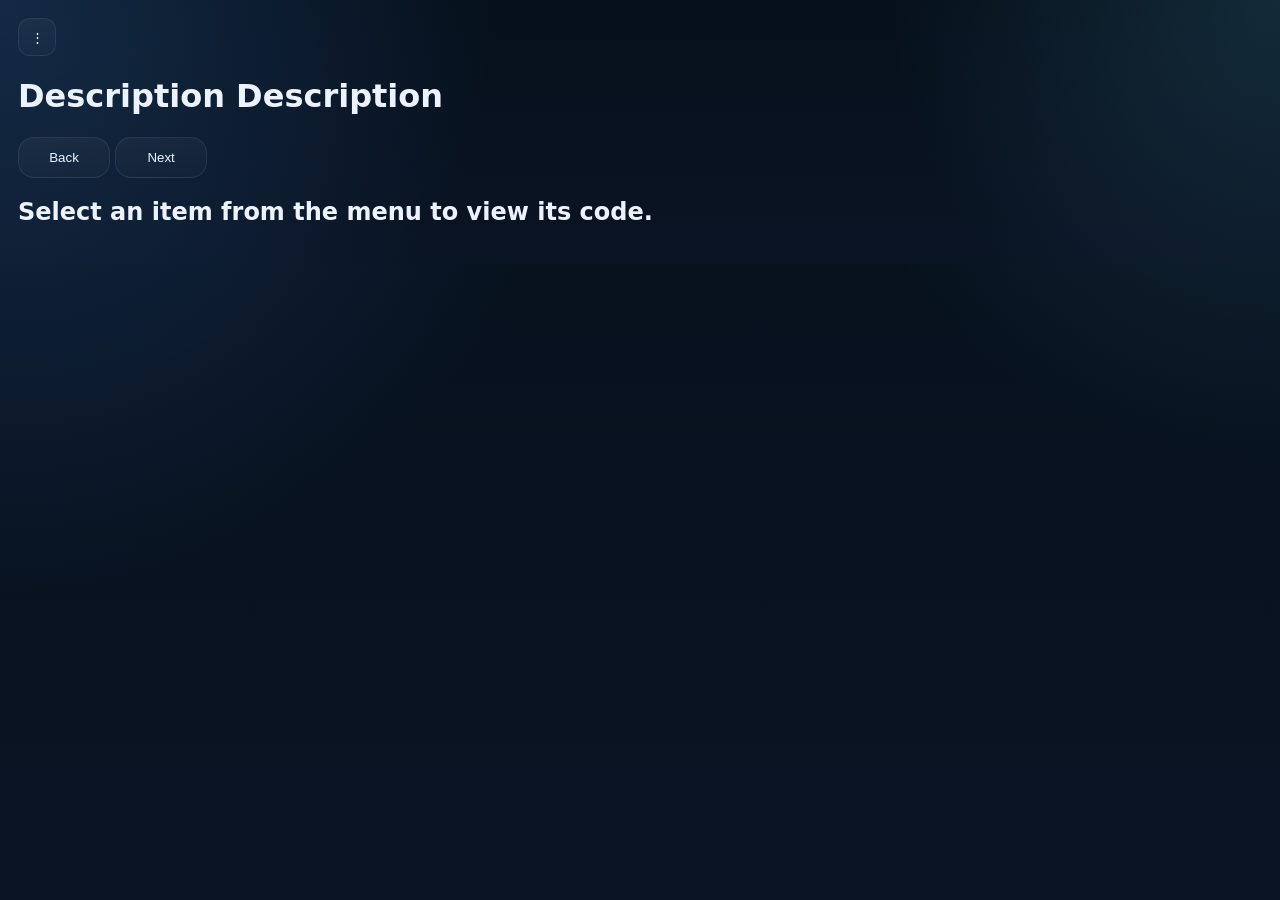
==== index.html @ 547907de "Update index.html" ====
<!DOCTYPE html>
<html lang="en">
<head>
    <meta charset="UTF-8">
    <meta name="viewport" content="width=device-width, initial-scale=1.0">
    <title>GitHub Io Wand UI Library</title>
    <link rel="stylesheet" href="style.css">
</head>
<body>
    <header class="top-nav">
        <div class="nav-left">
            <button id="menu-btn" class="icon-btn" title="Toggle Menu">⋮</button>
            <h1 class="nav-title">Description Description</h1>
        </div>
        <div class="nav-right">
            <button id="back-btn" class="nav-btn">Back</button>
            <button id="next-btn" class="nav-btn">Next</button>
        </div>
    </header>

    <div class="layout-container">
        <aside id="sidebar" class="sidebar">
            <div id="menu-content">
                </div>
        </aside>

        <main class="main-content">
            <div class="welcome-msg" id="welcome-msg">
                <h2>Select an item from the menu to view its code.</h2>
            </div>
            
            <div id="code-container" class="code-box hidden">
                <div class="code-header">
                    <span id="current-feature-title">Feature Title</span>
                    <button id="copy-btn" class="copy-btn">Copy Code</button>
                </div>
                <pre><code id="code-block"></code></pre>
            </div>
        </main>
    </div>

    <script src="script.js"></script>
</body>
</html>
---- style.css ----
:root {
  --bg: #08111f;
  --panel: #0d1728;
  --panel-2: #121f36;
  --line: rgba(255,255,255,0.08);
  --text: #edf2ff;
  --muted: #9fb0d1;
  --accent: #4da3ff;
  --accent-2: #6ee7ff;
  --success: #39d98a;
  --shadow: 0 16px 40px rgba(0,0,0,0.35);
  --radius: 22px;
}

* {
  box-sizing: border-box;
}

html, body {
  margin: 0;
  min-height: 100%;
  background:
    radial-gradient(circle at top left, rgba(77,163,255,0.18), transparent 38%),
    radial-gradient(circle at top right, rgba(110,231,255,0.12), transparent 30%),
    linear-gradient(180deg, #06101c 0%, #0a1424 100%);
  color: var(--text);
  font-family: Inter, system-ui, -apple-system, BlinkMacSystemFont, "Segoe UI", sans-serif;
}

body {
  padding: 18px;
}

.app-shell {
  max-width: 1280px;
  margin: 0 auto;
}

.hero {
  display: flex;
  justify-content: space-between;
  gap: 16px;
  align-items: center;
  padding: 22px 24px;
  border: 1px solid var(--line);
  border-radius: var(--radius);
  background: rgba(13, 23, 40, 0.75);
  backdrop-filter: blur(18px);
  box-shadow: var(--shadow);
}

.eyebrow {
  display: inline-flex;
  align-items: center;
  gap: 8px;
  font-size: 12px;
  letter-spacing: 0.18em;
  text-transform: uppercase;
  color: var(--accent-2);
}

.hero h1 {
  margin: 10px 0 8px;
  font-size: clamp(28px, 5vw, 48px);
  line-height: 1.05;
}

.hero p {
  margin: 0;
  max-width: 720px;
  color: var(--muted);
  line-height: 1.6;
}

.hero-actions {
  display: flex;
  align-items: center;
  gap: 10px;
  flex-shrink: 0;
}

.nav-btn, .copy-btn, .menu-section-btn, .snippet-btn, .icon-btn {
  border: 1px solid var(--line);
  background: linear-gradient(180deg, rgba(255,255,255,0.04), rgba(255,255,255,0.02));
  color: var(--text);
  border-radius: 16px;
  cursor: pointer;
  transition: transform .15s ease, border-color .15s ease, background .15s ease, opacity .15s ease;
}

.nav-btn:hover, .copy-btn:hover, .menu-section-btn:hover, .snippet-btn:hover, .icon-btn:hover {
  transform: translateY(-1px);
  border-color: rgba(77,163,255,0.45);
}

.nav-btn {
  padding: 12px 18px;
  min-width: 92px;
}

.nav-btn.primary, .copy-btn {
  background: linear-gradient(180deg, rgba(77,163,255,0.28), rgba(77,163,255,0.12));
}

.dots-btn {
  width: 52px;
  height: 52px;
  border-radius: 18px;
  display: inline-flex;
  align-items: center;
  justify-content: center;
  gap: 4px;
  padding: 0;
  border: 1px solid var(--line);
  background: rgba(255,255,255,0.04);
  cursor: pointer;
}

.dots-btn span {
  width: 5px;
  height: 5px;
  border-radius: 50%;
  background: var(--text);
  display: block;
}

.workspace {
  display: grid;
  grid-template-columns: 320px 1fr;
  gap: 18px;
  margin-top: 18px;
  align-items: start;
}

.side-menu {
  position: sticky;
  top: 18px;
  padding: 18px;
  border: 1px solid var(--line);
  border-radius: var(--radius);
  background: rgba(13, 23, 40, 0.82);
  backdrop-filter: blur(18px);
  box-shadow: var(--shadow);
}

.menu-top {
  display: flex;
  justify-content: space-between;
  align-items: center;
  margin-bottom: 14px;
}

.menu-group {
  padding: 14px 0 4px;
  border-top: 1px solid var(--line);
}

.menu-group h2 {
  margin: 0 0 12px;
  font-size: 14px;
  color: var(--accent-2);
  letter-spacing: 0.06em;
  text-transform: uppercase;
}

.menu-section-btn {
  width: 100%;
  padding: 12px 14px;
  text-align: left;
  font-weight: 700;
  margin-bottom: 10px;
}

.menu-items {
  display: grid;
  gap: 10px;
  margin-bottom: 12px;
}

.snippet-btn {
  width: 100%;
  text-align: left;
  padding: 12px 14px;
  color: var(--text);
  background: rgba(255,255,255,0.03);
}

.snippet-btn.active {
  border-color: rgba(110,231,255,0.6);
  background: linear-gradient(180deg, rgba(110,231,255,0.16), rgba(77,163,255,0.08));
}

.content-panel {
  padding: 22px;
  border: 1px solid var(--line);
  border-radius: var(--radius);
  background: rgba(13, 23, 40, 0.82);
  backdrop-filter: blur(18px);
  box-shadow: var(--shadow);
  min-height: 560px;
}

.panel-head {
  display: flex;
  justify-content: space-between;
  gap: 16px;
  align-items: flex-start;
  margin-bottom: 18px;
}

.section-label {
  display: inline-flex;
  margin-bottom: 8px;
  padding: 6px 12px;
  border-radius: 999px;
  border: 1px solid rgba(110,231,255,0.25);
  background: rgba(110,231,255,0.08);
  color: var(--accent-2);
  font-size: 12px;
  text-transform: uppercase;
  letter-spacing: 0.08em;
}

.panel-head h2 {
  margin: 0;
  font-size: 30px;
}

.copy-btn {
  padding: 12px 18px;
  min-width: 120px;
}

.code-box {
  border: 1px solid var(--line);
  border-radius: 20px;
  overflow: hidden;
  background: rgba(6, 11, 22, 0.82);
}

.code-box-head {
  display: flex;
  justify-content: space-between;
  align-items: center;
  padding: 14px 16px;
  border-bottom: 1px solid var(--line);
  color: var(--muted);
  font-size: 14px;
}

pre {
  margin: 0;
  overflow: auto;
  padding: 18px;
}

code {
  display: block;
  white-space: pre-wrap;
  word-break: break-word;
  font-family: ui-monospace, SFMono-Regular, Menlo, Consolas, "Liberation Mono", monospace;
  font-size: 14px;
  line-height: 1.7;
  color: #d8e7ff;
}

.mini-note {
  margin-top: 16px;
  color: var(--muted);
  font-size: 14px;
}

.overlay {
  position: fixed;
  inset: 0;
  background: rgba(0,0,0,0.52);
  backdrop-filter: blur(6px);
  z-index: 8;
}

.hidden {
  display: none !important;
}

.icon-btn {
  width: 38px;
  height: 38px;
  border-radius: 12px;
}

@media (max-width: 980px) {
  .workspace {
    grid-template-columns: 1fr;
  }

  .side-menu {
    position: fixed;
    top: 18px;
    left: 18px;
    right: 18px;
    bottom: 18px;
    z-index: 10;
    overflow: auto;
    transform: translateX(-110%);
    transition: transform .2s ease;
  }

  .side-menu.open {
    transform: translateX(0);
  }

  .hero {
    flex-direction: column;
    align-items: flex-start;
  }

  .hero-actions {
    width: 100%;
    justify-content: flex-start;
    flex-wrap: wrap;
  }
}
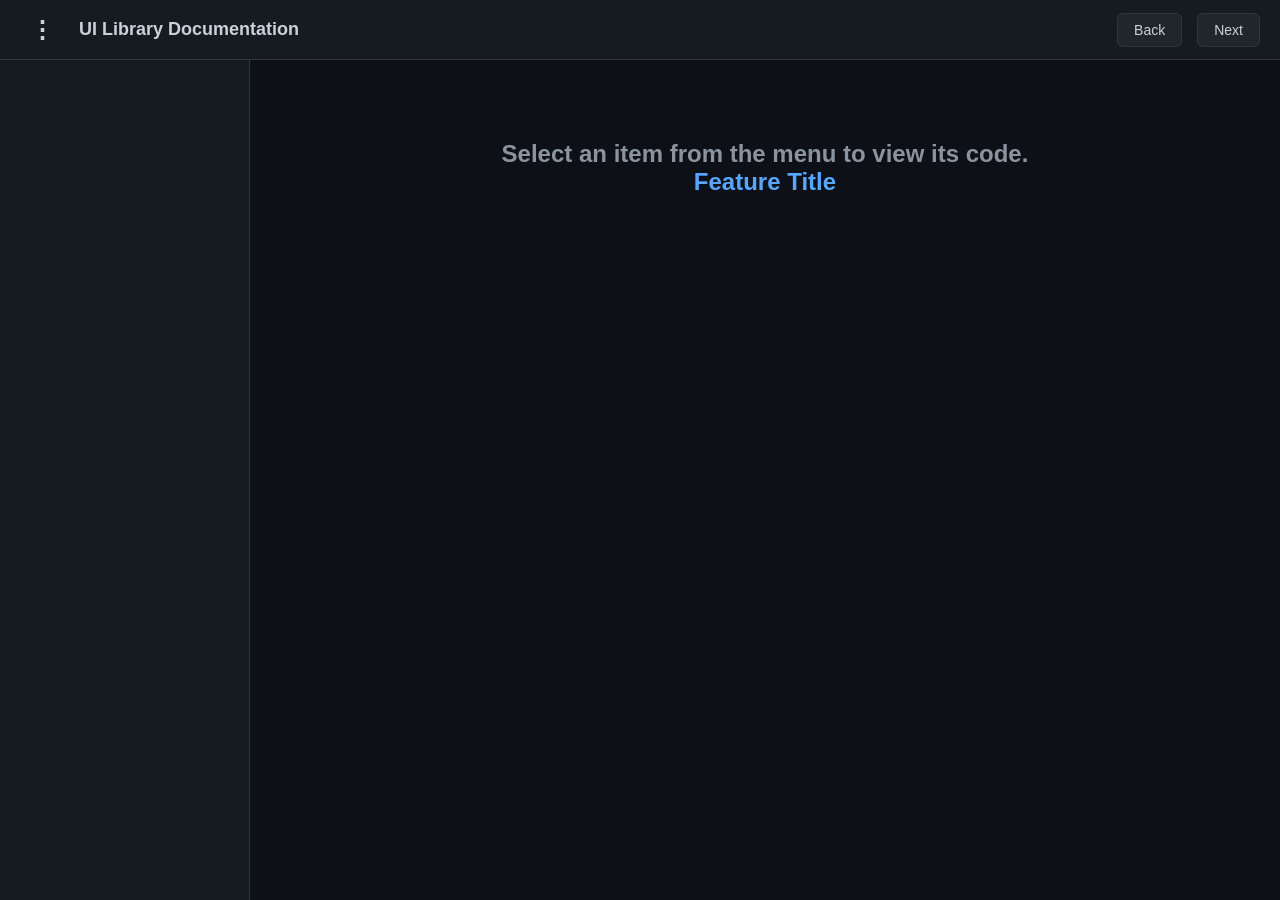
==== commit a4807dc5: "Update index.html" ====
--- a/index.html
+++ b/index.html
@@ -3,14 +3,14 @@
 <head>
     <meta charset="UTF-8">
     <meta name="viewport" content="width=device-width, initial-scale=1.0">
-    <title>GitHub Io Wand UI Library</title>
+    <title>SKUI / Nice Hub Documentation</title>
     <link rel="stylesheet" href="style.css">
 </head>
 <body>
     <header class="top-nav">
         <div class="nav-left">
             <button id="menu-btn" class="icon-btn" title="Toggle Menu">⋮</button>
-            <h1 class="nav-title">Description Description</h1>
+            <h1 class="nav-title">UI Library Documentation</h1>
         </div>
         <div class="nav-right">
             <button id="back-btn" class="nav-btn">Back</button>
@@ -29,12 +29,10 @@
                 <h2>Select an item from the menu to view its code.</h2>
             </div>
             
-            <div id="code-container" class="code-box hidden">
-                <div class="code-header">
-                    <span id="current-feature-title">Feature Title</span>
-                    <button id="copy-btn" class="copy-btn">Copy Code</button>
-                </div>
-                <pre><code id="code-block"></code></pre>
+            <div id="content-container" class="hidden">
+                <h2 id="current-feature-title" class="feature-main-title">Feature Title</h2>
+                <div id="snippets-container">
+                    </div>
             </div>
         </main>
     </div>
--- a/style.css
+++ b/style.css
@@ -1,322 +1,218 @@
 :root {
-  --bg: #08111f;
-  --panel: #0d1728;
-  --panel-2: #121f36;
-  --line: rgba(255,255,255,0.08);
-  --text: #edf2ff;
-  --muted: #9fb0d1;
-  --accent: #4da3ff;
-  --accent-2: #6ee7ff;
-  --success: #39d98a;
-  --shadow: 0 16px 40px rgba(0,0,0,0.35);
-  --radius: 22px;
+    --bg-color: #0d1117;
+    --nav-bg: #161b22;
+    --sidebar-bg: #161b22;
+    --text-primary: #c9d1d9;
+    --text-secondary: #8b949e;
+    --accent: #58a6ff;
+    --border-color: #30363d;
+    --code-bg: #010409;
+    --hover-bg: #21262d;
 }
 
 * {
-  box-sizing: border-box;
-}
-
-html, body {
-  margin: 0;
-  min-height: 100%;
-  background:
-    radial-gradient(circle at top left, rgba(77,163,255,0.18), transparent 38%),
-    radial-gradient(circle at top right, rgba(110,231,255,0.12), transparent 30%),
-    linear-gradient(180deg, #06101c 0%, #0a1424 100%);
-  color: var(--text);
-  font-family: Inter, system-ui, -apple-system, BlinkMacSystemFont, "Segoe UI", sans-serif;
+    box-sizing: border-box;
+    margin: 0;
+    padding: 0;
 }
 
 body {
-  padding: 18px;
-}
-
-.app-shell {
-  max-width: 1280px;
-  margin: 0 auto;
-}
-
-.hero {
-  display: flex;
-  justify-content: space-between;
-  gap: 16px;
-  align-items: center;
-  padding: 22px 24px;
-  border: 1px solid var(--line);
-  border-radius: var(--radius);
-  background: rgba(13, 23, 40, 0.75);
-  backdrop-filter: blur(18px);
-  box-shadow: var(--shadow);
-}
-
-.eyebrow {
-  display: inline-flex;
-  align-items: center;
-  gap: 8px;
-  font-size: 12px;
-  letter-spacing: 0.18em;
-  text-transform: uppercase;
-  color: var(--accent-2);
-}
-
-.hero h1 {
-  margin: 10px 0 8px;
-  font-size: clamp(28px, 5vw, 48px);
-  line-height: 1.05;
-}
-
-.hero p {
-  margin: 0;
-  max-width: 720px;
-  color: var(--muted);
-  line-height: 1.6;
-}
-
-.hero-actions {
-  display: flex;
-  align-items: center;
-  gap: 10px;
-  flex-shrink: 0;
-}
-
-.nav-btn, .copy-btn, .menu-section-btn, .snippet-btn, .icon-btn {
-  border: 1px solid var(--line);
-  background: linear-gradient(180deg, rgba(255,255,255,0.04), rgba(255,255,255,0.02));
-  color: var(--text);
-  border-radius: 16px;
-  cursor: pointer;
-  transition: transform .15s ease, border-color .15s ease, background .15s ease, opacity .15s ease;
-}
-
-.nav-btn:hover, .copy-btn:hover, .menu-section-btn:hover, .snippet-btn:hover, .icon-btn:hover {
-  transform: translateY(-1px);
-  border-color: rgba(77,163,255,0.45);
+    font-family: -apple-system, BlinkMacSystemFont, "Segoe UI", Helvetica, Arial, sans-serif;
+    background-color: var(--bg-color);
+    color: var(--text-primary);
+    height: 100vh;
+    display: flex;
+    flex-direction: column;
+    overflow: hidden;
+}
+
+/* Navigation */
+.top-nav {
+    display: flex;
+    justify-content: space-between;
+    align-items: center;
+    padding: 0 20px;
+    height: 60px;
+    background-color: var(--nav-bg);
+    border-bottom: 1px solid var(--border-color);
+    z-index: 10;
+}
+
+.nav-left, .nav-right {
+    display: flex;
+    align-items: center;
+    gap: 15px;
+}
+
+.icon-btn {
+    background: none;
+    border: none;
+    color: var(--text-primary);
+    font-size: 24px;
+    cursor: pointer;
+    font-weight: bold;
+    padding: 5px 10px;
+    border-radius: 5px;
+}
+
+.icon-btn:hover {
+    background-color: var(--hover-bg);
+}
+
+.nav-title {
+    font-size: 18px;
+    font-weight: 600;
 }
 
 .nav-btn {
-  padding: 12px 18px;
-  min-width: 92px;
-}
-
-.nav-btn.primary, .copy-btn {
-  background: linear-gradient(180deg, rgba(77,163,255,0.28), rgba(77,163,255,0.12));
-}
-
-.dots-btn {
-  width: 52px;
-  height: 52px;
-  border-radius: 18px;
-  display: inline-flex;
-  align-items: center;
-  justify-content: center;
-  gap: 4px;
-  padding: 0;
-  border: 1px solid var(--line);
-  background: rgba(255,255,255,0.04);
-  cursor: pointer;
-}
-
-.dots-btn span {
-  width: 5px;
-  height: 5px;
-  border-radius: 50%;
-  background: var(--text);
-  display: block;
-}
-
-.workspace {
-  display: grid;
-  grid-template-columns: 320px 1fr;
-  gap: 18px;
-  margin-top: 18px;
-  align-items: start;
-}
-
-.side-menu {
-  position: sticky;
-  top: 18px;
-  padding: 18px;
-  border: 1px solid var(--line);
-  border-radius: var(--radius);
-  background: rgba(13, 23, 40, 0.82);
-  backdrop-filter: blur(18px);
-  box-shadow: var(--shadow);
-}
-
-.menu-top {
-  display: flex;
-  justify-content: space-between;
-  align-items: center;
-  margin-bottom: 14px;
-}
-
-.menu-group {
-  padding: 14px 0 4px;
-  border-top: 1px solid var(--line);
-}
-
-.menu-group h2 {
-  margin: 0 0 12px;
-  font-size: 14px;
-  color: var(--accent-2);
-  letter-spacing: 0.06em;
-  text-transform: uppercase;
-}
-
-.menu-section-btn {
-  width: 100%;
-  padding: 12px 14px;
-  text-align: left;
-  font-weight: 700;
-  margin-bottom: 10px;
-}
-
-.menu-items {
-  display: grid;
-  gap: 10px;
-  margin-bottom: 12px;
-}
-
-.snippet-btn {
-  width: 100%;
-  text-align: left;
-  padding: 12px 14px;
-  color: var(--text);
-  background: rgba(255,255,255,0.03);
-}
-
-.snippet-btn.active {
-  border-color: rgba(110,231,255,0.6);
-  background: linear-gradient(180deg, rgba(110,231,255,0.16), rgba(77,163,255,0.08));
-}
-
-.content-panel {
-  padding: 22px;
-  border: 1px solid var(--line);
-  border-radius: var(--radius);
-  background: rgba(13, 23, 40, 0.82);
-  backdrop-filter: blur(18px);
-  box-shadow: var(--shadow);
-  min-height: 560px;
-}
-
-.panel-head {
-  display: flex;
-  justify-content: space-between;
-  gap: 16px;
-  align-items: flex-start;
-  margin-bottom: 18px;
-}
-
-.section-label {
-  display: inline-flex;
-  margin-bottom: 8px;
-  padding: 6px 12px;
-  border-radius: 999px;
-  border: 1px solid rgba(110,231,255,0.25);
-  background: rgba(110,231,255,0.08);
-  color: var(--accent-2);
-  font-size: 12px;
-  text-transform: uppercase;
-  letter-spacing: 0.08em;
-}
-
-.panel-head h2 {
-  margin: 0;
-  font-size: 30px;
+    background-color: var(--hover-bg);
+    color: var(--text-primary);
+    border: 1px solid var(--border-color);
+    padding: 8px 16px;
+    border-radius: 6px;
+    cursor: pointer;
+    font-size: 14px;
+    transition: 0.2s;
+}
+
+.nav-btn:hover {
+    background-color: var(--border-color);
+    border-color: var(--text-secondary);
+}
+
+.nav-btn:disabled {
+    opacity: 0.5;
+    cursor: not-allowed;
+}
+
+/* Layout */
+.layout-container {
+    display: flex;
+    flex: 1;
+    overflow: hidden;
+}
+
+/* Sidebar */
+.sidebar {
+    width: 250px;
+    background-color: var(--sidebar-bg);
+    border-right: 1px solid var(--border-color);
+    overflow-y: auto;
+    transition: transform 0.3s ease;
+}
+
+.sidebar.hidden {
+    transform: translateX(-100%);
+    position: absolute;
+    height: calc(100vh - 60px);
+}
+
+.menu-section {
+    padding: 15px 0 5px;
+}
+
+.menu-section h3 {
+    font-size: 12px;
+    text-transform: uppercase;
+    color: var(--text-secondary);
+    padding: 0 15px;
+    margin-bottom: 8px;
+    letter-spacing: 0.5px;
+}
+
+.menu-btn {
+    display: block;
+    width: 100%;
+    text-align: left;
+    background: none;
+    border: none;
+    color: var(--text-primary);
+    padding: 8px 15px 8px 25px;
+    cursor: pointer;
+    font-size: 14px;
+}
+
+.menu-btn:hover {
+    background-color: var(--hover-bg);
+    color: var(--accent);
+}
+
+.menu-btn.active {
+    background-color: var(--hover-bg);
+    color: var(--accent);
+    border-left: 3px solid var(--accent);
+    padding-left: 22px;
+}
+
+/* Main Content & Code Box */
+.main-content {
+    flex: 1;
+    padding: 30px;
+    overflow-y: auto;
+    display: flex;
+    flex-direction: column;
+    align-items: center;
+}
+
+.welcome-msg {
+    margin-top: 50px;
+    color: var(--text-secondary);
+}
+
+.code-box {
+    width: 100%;
+    max-width: 800px;
+    background-color: var(--nav-bg);
+    border: 1px solid var(--border-color);
+    border-radius: 8px;
+    overflow: hidden;
+    margin-top: 20px;
+    box-shadow: 0 4px 12px rgba(0,0,0,0.5);
+}
+
+.code-box.hidden {
+    display: none;
+}
+
+.code-header {
+    display: flex;
+    justify-content: space-between;
+    align-items: center;
+    padding: 10px 15px;
+    background-color: var(--hover-bg);
+    border-bottom: 1px solid var(--border-color);
+}
+
+#current-feature-title {
+    font-weight: 600;
+    color: var(--accent);
 }
 
 .copy-btn {
-  padding: 12px 18px;
-  min-width: 120px;
-}
-
-.code-box {
-  border: 1px solid var(--line);
-  border-radius: 20px;
-  overflow: hidden;
-  background: rgba(6, 11, 22, 0.82);
-}
-
-.code-box-head {
-  display: flex;
-  justify-content: space-between;
-  align-items: center;
-  padding: 14px 16px;
-  border-bottom: 1px solid var(--line);
-  color: var(--muted);
-  font-size: 14px;
+    background-color: #238636;
+    color: #ffffff;
+    border: 1px solid rgba(240, 246, 252, 0.1);
+    padding: 5px 12px;
+    border-radius: 6px;
+    cursor: pointer;
+    font-size: 13px;
+    font-weight: 500;
+}
+
+.copy-btn:hover {
+    background-color: #2ea043;
 }
 
 pre {
-  margin: 0;
-  overflow: auto;
-  padding: 18px;
+    padding: 20px;
+    overflow-x: auto;
+    background-color: var(--code-bg);
+    margin: 0;
 }
 
 code {
-  display: block;
-  white-space: pre-wrap;
-  word-break: break-word;
-  font-family: ui-monospace, SFMono-Regular, Menlo, Consolas, "Liberation Mono", monospace;
-  font-size: 14px;
-  line-height: 1.7;
-  color: #d8e7ff;
-}
-
-.mini-note {
-  margin-top: 16px;
-  color: var(--muted);
-  font-size: 14px;
-}
-
-.overlay {
-  position: fixed;
-  inset: 0;
-  background: rgba(0,0,0,0.52);
-  backdrop-filter: blur(6px);
-  z-index: 8;
-}
-
-.hidden {
-  display: none !important;
-}
-
-.icon-btn {
-  width: 38px;
-  height: 38px;
-  border-radius: 12px;
-}
-
-@media (max-width: 980px) {
-  .workspace {
-    grid-template-columns: 1fr;
-  }
-
-  .side-menu {
-    position: fixed;
-    top: 18px;
-    left: 18px;
-    right: 18px;
-    bottom: 18px;
-    z-index: 10;
-    overflow: auto;
-    transform: translateX(-110%);
-    transition: transform .2s ease;
-  }
-
-  .side-menu.open {
-    transform: translateX(0);
-  }
-
-  .hero {
-    flex-direction: column;
-    align-items: flex-start;
-  }
-
-  .hero-actions {
-    width: 100%;
-    justify-content: flex-start;
-    flex-wrap: wrap;
-  }
-}
+    font-family: "SFMono-Regular", Consolas, "Liberation Mono", Menlo, monospace;
+    font-size: 14px;
+    line-height: 1.5;
+    color: #e6edf3;
+}
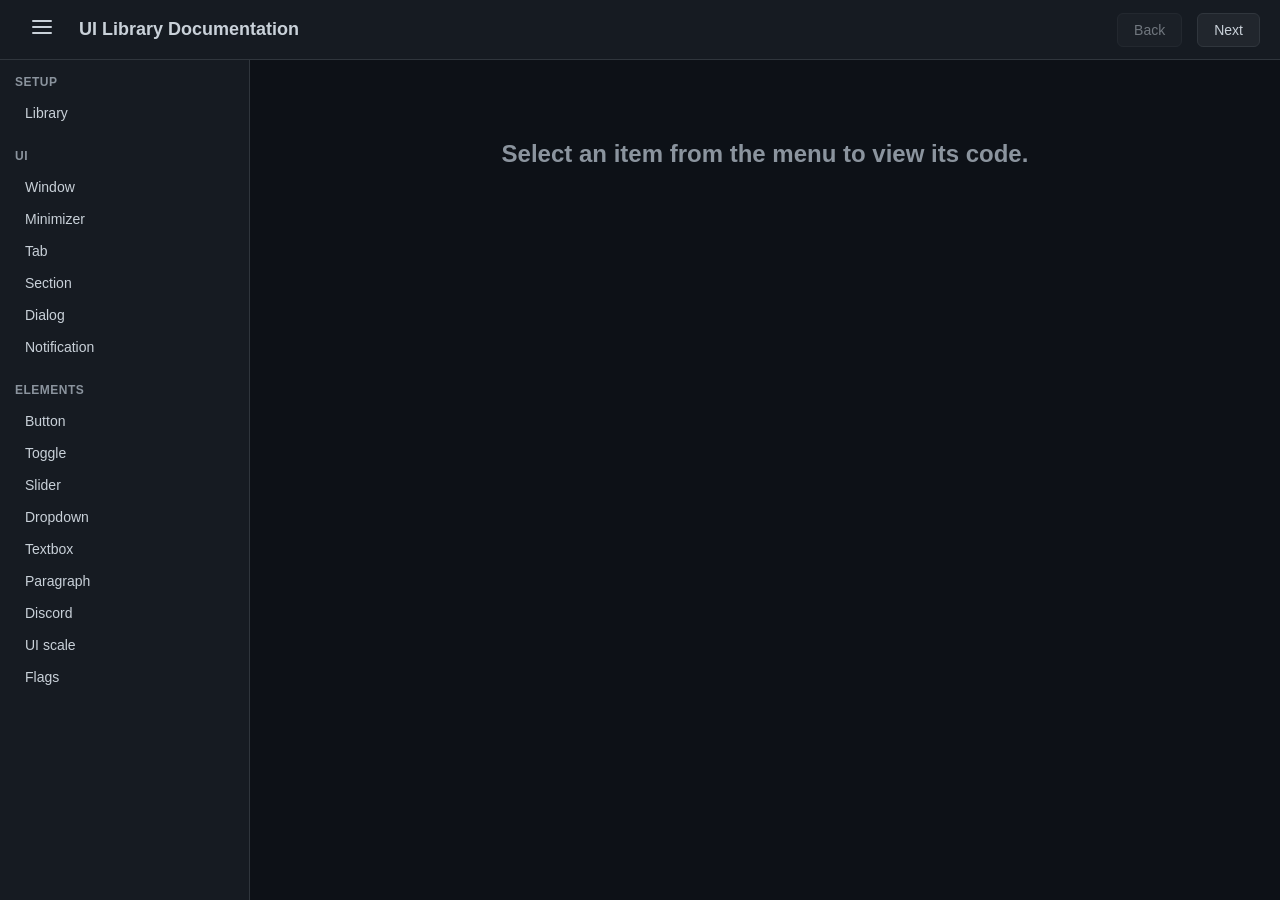
==== commit ed03383f: "Update index.html" ====
--- a/index.html
+++ b/index.html
@@ -9,7 +9,13 @@
 <body>
     <header class="top-nav">
         <div class="nav-left">
-            <button id="menu-btn" class="icon-btn" title="Toggle Menu">⋮</button>
+            <button id="menu-btn" class="icon-btn" title="Toggle Menu">
+                <svg width="24" height="24" viewBox="0 0 24 24" fill="none" stroke="currentColor" stroke-width="2" stroke-linecap="round" stroke-linejoin="round">
+                    <line x1="3" y1="12" x2="21" y2="12"></line>
+                    <line x1="3" y1="6" x2="21" y2="6"></line>
+                    <line x1="3" y1="18" x2="21" y2="18"></line>
+                </svg>
+            </button>
             <h1 class="nav-title">UI Library Documentation</h1>
         </div>
         <div class="nav-right">
--- a/style.css
+++ b/style.css
@@ -144,7 +144,7 @@
     padding-left: 22px;
 }
 
-/* Main Content & Code Box */
+/* Main Content & Code Boxes */
 .main-content {
     flex: 1;
     padding: 30px;
@@ -154,27 +154,40 @@
     align-items: center;
 }
 
+#content-container {
+    width: 100%;
+    max-width: 800px;
+}
+
+.hidden {
+    display: none !important;
+}
+
 .welcome-msg {
     margin-top: 50px;
     color: var(--text-secondary);
 }
 
-.code-box {
-    width: 100%;
-    max-width: 800px;
+.feature-main-title {
+    font-size: 24px;
+    font-weight: 600;
+    color: var(--accent);
+    margin-bottom: 20px;
+    padding-bottom: 10px;
+    border-bottom: 1px solid var(--border-color);
+}
+
+/* Multiple Snippet Boxes */
+.snippet-box {
     background-color: var(--nav-bg);
     border: 1px solid var(--border-color);
     border-radius: 8px;
     overflow: hidden;
-    margin-top: 20px;
-    box-shadow: 0 4px 12px rgba(0,0,0,0.5);
-}
-
-.code-box.hidden {
-    display: none;
-}
-
-.code-header {
+    margin-bottom: 25px; /* Spacing between multiple boxes */
+    box-shadow: 0 4px 12px rgba(0,0,0,0.3);
+}
+
+.snippet-header {
     display: flex;
     justify-content: space-between;
     align-items: center;
@@ -183,9 +196,10 @@
     border-bottom: 1px solid var(--border-color);
 }
 
-#current-feature-title {
-    font-weight: 600;
-    color: var(--accent);
+.snippet-subtitle {
+    font-size: 14px;
+    color: var(--text-secondary);
+    font-weight: 500;
 }
 
 .copy-btn {
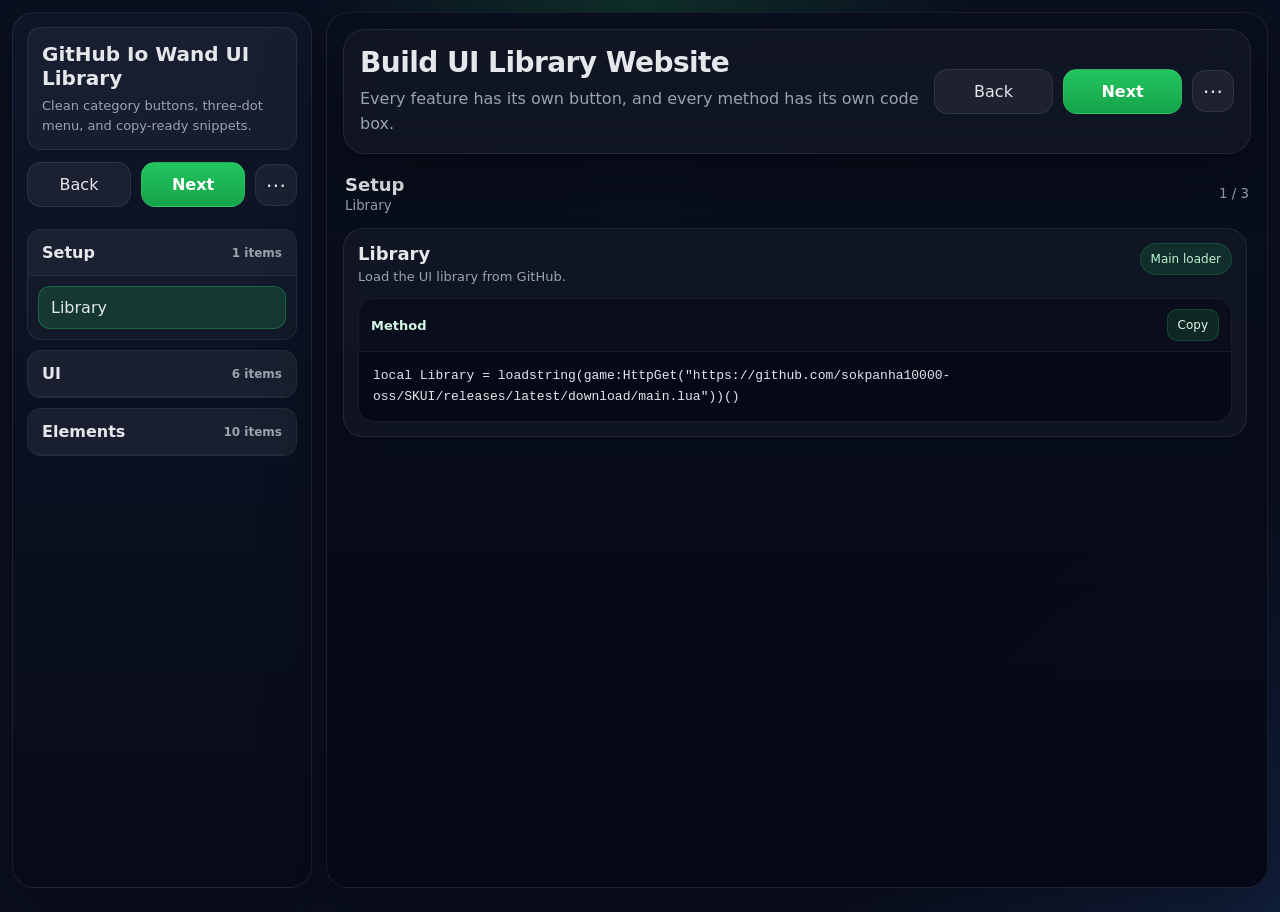
==== commit e10b1f9b: "Add files via upload" ====
--- a/index.html
+++ b/index.html
@@ -1,48 +1,64 @@
 <!DOCTYPE html>
 <html lang="en">
 <head>
-    <meta charset="UTF-8">
-    <meta name="viewport" content="width=device-width, initial-scale=1.0">
-    <title>SKUI / Nice Hub Documentation</title>
-    <link rel="stylesheet" href="style.css">
+  <meta charset="UTF-8" />
+  <meta name="viewport" content="width=device-width, initial-scale=1.0" />
+  <title>GitHub Io Wand UI Library</title>
+  <link rel="stylesheet" href="style.css" />
 </head>
 <body>
-    <header class="top-nav">
-        <div class="nav-left">
-            <button id="menu-btn" class="icon-btn" title="Toggle Menu">
-                <svg width="24" height="24" viewBox="0 0 24 24" fill="none" stroke="currentColor" stroke-width="2" stroke-linecap="round" stroke-linejoin="round">
-                    <line x1="3" y1="12" x2="21" y2="12"></line>
-                    <line x1="3" y1="6" x2="21" y2="6"></line>
-                    <line x1="3" y1="18" x2="21" y2="18"></line>
-                </svg>
-            </button>
-            <h1 class="nav-title">UI Library Documentation</h1>
+  <div class="app">
+    <aside class="sidebar">
+      <div class="brand">
+        <h1>GitHub Io Wand UI Library</h1>
+        <p>Clean category buttons, three-dot menu, and copy-ready snippets.</p>
+      </div>
+
+      <div class="nav-row">
+        <button class="btn" id="backBtn">Back</button>
+        <button class="btn primary" id="nextBtn">Next</button>
+        <button class="dots" id="dotsBtn">⋯</button>
+      </div>
+
+      <div id="sectionsList"></div>
+    </aside>
+
+    <main class="main">
+      <div class="topbar">
+        <div class="title-wrap">
+          <h2>Build UI Library Website</h2>
+          <p>Every feature has its own button, and every method has its own code box.</p>
         </div>
-        <div class="nav-right">
-            <button id="back-btn" class="nav-btn">Back</button>
-            <button id="next-btn" class="nav-btn">Next</button>
+
+        <div class="nav-row compact">
+          <button class="btn" id="backBtn2">Back</button>
+          <button class="btn primary" id="nextBtn2">Next</button>
+          <button class="dots" id="dotsBtn2">⋯</button>
         </div>
-    </header>
+      </div>
 
-    <div class="layout-container">
-        <aside id="sidebar" class="sidebar">
-            <div id="menu-content">
-                </div>
-        </aside>
+      <div class="content-head">
+        <div>
+          <h3 id="sectionTitle">Setup</h3>
+          <small id="sectionSubtitle">Library</small>
+        </div>
+        <small id="sectionCounter">1 / 3</small>
+      </div>
 
-        <main class="main-content">
-            <div class="welcome-msg" id="welcome-msg">
-                <h2>Select an item from the menu to view its code.</h2>
-            </div>
-            
-            <div id="content-container" class="hidden">
-                <h2 id="current-feature-title" class="feature-main-title">Feature Title</h2>
-                <div id="snippets-container">
-                    </div>
-            </div>
-        </main>
-    </div>
+      <div class="cards" id="cards"></div>
 
-    <script src="script.js"></script>
+      <div class="menu" id="menu">
+        <h5>Sections</h5>
+        <button data-menu-section="setup">Setup</button>
+        <button data-menu-section="ui">UI</button>
+        <button data-menu-section="elements">Elements</button>
+        <div class="hint">Open a section, then copy the snippet you need.</div>
+      </div>
+    </main>
+  </div>
+
+  <div class="toast" id="toast">Copied</div>
+
+  <script src="main.js"></script>
 </body>
-</html>
+</html>
--- a/style.css
+++ b/style.css
@@ -1,232 +1,373 @@
 :root {
-    --bg-color: #0d1117;
-    --nav-bg: #161b22;
-    --sidebar-bg: #161b22;
-    --text-primary: #c9d1d9;
-    --text-secondary: #8b949e;
-    --accent: #58a6ff;
-    --border-color: #30363d;
-    --code-bg: #010409;
-    --hover-bg: #21262d;
-}
-
-* {
-    box-sizing: border-box;
-    margin: 0;
-    padding: 0;
-}
+  --bg: #0b1020;
+  --panel: rgba(17, 24, 39, 0.92);
+  --line: rgba(255, 255, 255, 0.08);
+  --text: #e5e7eb;
+  --muted: #9ca3af;
+  --accent: #22c55e;
+  --accent-2: #16a34a;
+  --shadow: 0 20px 60px rgba(0, 0, 0, 0.35);
+  --radius: 22px;
+  --radius-sm: 14px;
+  --code-bg: #050816;
+  --btn: rgba(255,255,255,0.06);
+  --btn-hover: rgba(255,255,255,0.10);
+}
+
+* { box-sizing: border-box; }
 
 body {
-    font-family: -apple-system, BlinkMacSystemFont, "Segoe UI", Helvetica, Arial, sans-serif;
-    background-color: var(--bg-color);
-    color: var(--text-primary);
-    height: 100vh;
-    display: flex;
-    flex-direction: column;
-    overflow: hidden;
-}
-
-/* Navigation */
-.top-nav {
-    display: flex;
-    justify-content: space-between;
-    align-items: center;
-    padding: 0 20px;
-    height: 60px;
-    background-color: var(--nav-bg);
-    border-bottom: 1px solid var(--border-color);
-    z-index: 10;
-}
-
-.nav-left, .nav-right {
-    display: flex;
-    align-items: center;
-    gap: 15px;
-}
-
-.icon-btn {
-    background: none;
-    border: none;
-    color: var(--text-primary);
-    font-size: 24px;
-    cursor: pointer;
-    font-weight: bold;
-    padding: 5px 10px;
-    border-radius: 5px;
-}
-
-.icon-btn:hover {
-    background-color: var(--hover-bg);
-}
-
-.nav-title {
-    font-size: 18px;
-    font-weight: 600;
-}
-
-.nav-btn {
-    background-color: var(--hover-bg);
-    color: var(--text-primary);
-    border: 1px solid var(--border-color);
-    padding: 8px 16px;
-    border-radius: 6px;
-    cursor: pointer;
-    font-size: 14px;
-    transition: 0.2s;
-}
-
-.nav-btn:hover {
-    background-color: var(--border-color);
-    border-color: var(--text-secondary);
-}
-
-.nav-btn:disabled {
-    opacity: 0.5;
-    cursor: not-allowed;
-}
-
-/* Layout */
-.layout-container {
-    display: flex;
-    flex: 1;
-    overflow: hidden;
-}
-
-/* Sidebar */
+  margin: 0;
+  font-family: Inter, ui-sans-serif, system-ui, -apple-system, Segoe UI, Roboto, Arial, sans-serif;
+  background:
+    radial-gradient(circle at top, rgba(34,197,94,0.18), transparent 30%),
+    radial-gradient(circle at bottom right, rgba(59,130,246,0.14), transparent 28%),
+    var(--bg);
+  color: var(--text);
+  min-height: 100vh;
+}
+
+.app {
+  width: min(1450px, calc(100% - 24px));
+  margin: 12px auto;
+  display: grid;
+  grid-template-columns: 300px 1fr;
+  gap: 14px;
+  min-height: calc(100vh - 24px);
+}
+
+.sidebar, .main, .topbar, .menu {
+  backdrop-filter: blur(18px);
+  -webkit-backdrop-filter: blur(18px);
+  box-shadow: var(--shadow);
+  border: 1px solid var(--line);
+}
+
 .sidebar {
-    width: 250px;
-    background-color: var(--sidebar-bg);
-    border-right: 1px solid var(--border-color);
-    overflow-y: auto;
-    transition: transform 0.3s ease;
-}
-
-.sidebar.hidden {
-    transform: translateX(-100%);
-    position: absolute;
-    height: calc(100vh - 60px);
-}
-
-.menu-section {
-    padding: 15px 0 5px;
-}
-
-.menu-section h3 {
-    font-size: 12px;
-    text-transform: uppercase;
-    color: var(--text-secondary);
-    padding: 0 15px;
-    margin-bottom: 8px;
-    letter-spacing: 0.5px;
-}
-
-.menu-btn {
-    display: block;
-    width: 100%;
-    text-align: left;
-    background: none;
-    border: none;
-    color: var(--text-primary);
-    padding: 8px 15px 8px 25px;
-    cursor: pointer;
-    font-size: 14px;
-}
-
-.menu-btn:hover {
-    background-color: var(--hover-bg);
-    color: var(--accent);
-}
-
-.menu-btn.active {
-    background-color: var(--hover-bg);
-    color: var(--accent);
-    border-left: 3px solid var(--accent);
-    padding-left: 22px;
-}
-
-/* Main Content & Code Boxes */
-.main-content {
-    flex: 1;
-    padding: 30px;
-    overflow-y: auto;
-    display: flex;
-    flex-direction: column;
-    align-items: center;
-}
-
-#content-container {
-    width: 100%;
-    max-width: 800px;
-}
-
-.hidden {
-    display: none !important;
-}
-
-.welcome-msg {
-    margin-top: 50px;
-    color: var(--text-secondary);
-}
-
-.feature-main-title {
-    font-size: 24px;
-    font-weight: 600;
-    color: var(--accent);
-    margin-bottom: 20px;
-    padding-bottom: 10px;
-    border-bottom: 1px solid var(--border-color);
-}
-
-/* Multiple Snippet Boxes */
-.snippet-box {
-    background-color: var(--nav-bg);
-    border: 1px solid var(--border-color);
-    border-radius: 8px;
-    overflow: hidden;
-    margin-bottom: 25px; /* Spacing between multiple boxes */
-    box-shadow: 0 4px 12px rgba(0,0,0,0.3);
-}
-
-.snippet-header {
-    display: flex;
-    justify-content: space-between;
-    align-items: center;
-    padding: 10px 15px;
-    background-color: var(--hover-bg);
-    border-bottom: 1px solid var(--border-color);
-}
-
-.snippet-subtitle {
-    font-size: 14px;
-    color: var(--text-secondary);
-    font-weight: 500;
+  background: linear-gradient(180deg, rgba(15, 23, 42, 0.95), rgba(8, 12, 24, 0.95));
+  border-radius: var(--radius);
+  padding: 14px;
+  display: flex;
+  flex-direction: column;
+  gap: 12px;
+}
+
+.brand {
+  padding: 14px;
+  border-radius: var(--radius-sm);
+  background: rgba(255,255,255,0.04);
+  border: 1px solid var(--line);
+}
+
+.brand h1 {
+  margin: 0 0 6px;
+  font-size: 20px;
+}
+
+.brand p {
+  margin: 0;
+  color: var(--muted);
+  font-size: 13px;
+  line-height: 1.5;
+}
+
+.nav-row {
+  display: grid;
+  grid-template-columns: 1fr 1fr 42px;
+  gap: 10px;
+  align-items: center;
+}
+
+.nav-row.compact { max-width: 300px; width: 100%; }
+
+button {
+  font: inherit;
+  color: inherit;
+  border: 0;
+  cursor: pointer;
+}
+
+.btn {
+  background: var(--btn);
+  border: 1px solid var(--line);
+  border-radius: 14px;
+  padding: 12px 14px;
+  transition: 0.18s ease;
+  display: inline-flex;
+  align-items: center;
+  justify-content: center;
+  gap: 8px;
+}
+
+.btn:hover { background: var(--btn-hover); transform: translateY(-1px); }
+.btn.primary {
+  background: linear-gradient(180deg, var(--accent), var(--accent-2));
+  color: white;
+  font-weight: 700;
+}
+
+.dots {
+  width: 42px;
+  height: 42px;
+  border-radius: 14px;
+  display: grid;
+  place-items: center;
+  background: var(--btn);
+  border: 1px solid var(--line);
+  font-size: 20px;
+}
+
+.section-group {
+  border: 1px solid var(--line);
+  border-radius: var(--radius-sm);
+  overflow: hidden;
+  background: rgba(255,255,255,0.03);
+  margin-top: 10px;
+}
+
+.section-head {
+  width: 100%;
+  text-align: left;
+  padding: 13px 14px;
+  background: rgba(255,255,255,0.03);
+  display: flex;
+  align-items: center;
+  justify-content: space-between;
+  border-bottom: 1px solid rgba(255,255,255,0.05);
+  font-weight: 700;
+}
+
+.section-head span:last-child { color: var(--muted); font-size: 12px; }
+
+.section-items {
+  display: none;
+  padding: 10px;
+  gap: 8px;
+  flex-direction: column;
+}
+
+.section-group.open .section-items { display: flex; }
+
+.section-item {
+  width: 100%;
+  text-align: left;
+  border-radius: 12px;
+  padding: 11px 12px;
+  background: rgba(255,255,255,0.04);
+  border: 1px solid rgba(255,255,255,0.06);
+}
+
+.section-item:hover { background: rgba(255,255,255,0.08); }
+.section-item.active {
+  background: rgba(34,197,94,0.18);
+  border-color: rgba(34,197,94,0.35);
+}
+
+.main {
+  background: linear-gradient(180deg, rgba(10, 15, 30, 0.92), rgba(5, 8, 22, 0.96));
+  border-radius: var(--radius);
+  padding: 16px;
+  display: flex;
+  flex-direction: column;
+  gap: 14px;
+  overflow: hidden;
+  position: relative;
+}
+
+.topbar {
+  border-radius: var(--radius);
+  padding: 16px;
+  background: rgba(255,255,255,0.03);
+  display: flex;
+  align-items: center;
+  justify-content: space-between;
+  gap: 12px;
+}
+
+.title-wrap h2 {
+  margin: 0 0 8px;
+  font-size: 28px;
+  letter-spacing: -0.02em;
+}
+
+.title-wrap p {
+  margin: 0;
+  color: var(--muted);
+  line-height: 1.55;
+  max-width: 800px;
+}
+
+.content-head {
+  display: flex;
+  align-items: center;
+  justify-content: space-between;
+  padding: 6px 2px 0;
+}
+
+.content-head h3 { margin: 0; font-size: 18px; }
+.content-head small { color: var(--muted); }
+
+.cards {
+  display: grid;
+  grid-template-columns: repeat(auto-fit, minmax(320px, 1fr));
+  gap: 14px;
+  overflow-y: auto;
+  padding-right: 4px;
+  max-height: calc(100vh - 240px);
+}
+
+.card {
+  background: rgba(255,255,255,0.035);
+  border: 1px solid var(--line);
+  border-radius: 20px;
+  padding: 14px;
+  display: flex;
+  flex-direction: column;
+  gap: 12px;
+}
+
+.card-top {
+  display: flex;
+  align-items: start;
+  justify-content: space-between;
+  gap: 12px;
+}
+
+.card-top h4 {
+  margin: 0 0 4px;
+  font-size: 18px;
+}
+
+.card-top p {
+  margin: 0;
+  color: var(--muted);
+  font-size: 13px;
+  line-height: 1.45;
+}
+
+.pill {
+  font-size: 12px;
+  color: #bbf7d0;
+  background: rgba(34,197,94,0.14);
+  border: 1px solid rgba(34,197,94,0.22);
+  padding: 8px 10px;
+  border-radius: 999px;
+  white-space: nowrap;
+}
+
+.snippet {
+  border-radius: 16px;
+  overflow: hidden;
+  border: 1px solid rgba(255,255,255,0.08);
+  background: var(--code-bg);
+}
+
+.snippet-head {
+  display: flex;
+  align-items: center;
+  justify-content: space-between;
+  gap: 10px;
+  padding: 10px 12px;
+  border-bottom: 1px solid rgba(255,255,255,0.06);
+  background: rgba(255,255,255,0.02);
+}
+
+.snippet-head strong {
+  font-size: 13px;
+  color: #d1fae5;
 }
 
 .copy-btn {
-    background-color: #238636;
-    color: #ffffff;
-    border: 1px solid rgba(240, 246, 252, 0.1);
-    padding: 5px 12px;
-    border-radius: 6px;
-    cursor: pointer;
-    font-size: 13px;
-    font-weight: 500;
-}
-
-.copy-btn:hover {
-    background-color: #2ea043;
+  padding: 8px 10px;
+  border-radius: 10px;
+  font-size: 12px;
+  background: rgba(34,197,94,0.14);
+  border: 1px solid rgba(34,197,94,0.22);
+  color: #dcfce7;
 }
 
 pre {
-    padding: 20px;
-    overflow-x: auto;
-    background-color: var(--code-bg);
-    margin: 0;
-}
-
-code {
-    font-family: "SFMono-Regular", Consolas, "Liberation Mono", Menlo, monospace;
-    font-size: 14px;
-    line-height: 1.5;
-    color: #e6edf3;
-}
+  margin: 0;
+  padding: 14px;
+  overflow: auto;
+  font-size: 13px;
+  line-height: 1.55;
+  white-space: pre-wrap;
+  word-break: break-word;
+  color: #e5e7eb;
+}
+
+.toast {
+  position: fixed;
+  bottom: 20px;
+  left: 50%;
+  transform: translateX(-50%) translateY(24px);
+  background: rgba(15, 23, 42, 0.96);
+  color: white;
+  border: 1px solid rgba(255,255,255,0.08);
+  border-radius: 999px;
+  padding: 12px 16px;
+  opacity: 0;
+  pointer-events: none;
+  transition: 0.22s ease;
+  box-shadow: var(--shadow);
+}
+
+.toast.show {
+  opacity: 1;
+  transform: translateX(-50%) translateY(0);
+}
+
+.menu {
+  position: absolute;
+  top: 82px;
+  right: 18px;
+  width: 320px;
+  border-radius: 18px;
+  background: rgba(8, 12, 24, 0.98);
+  padding: 10px;
+  display: none;
+  z-index: 50;
+}
+
+.menu.open { display: block; }
+
+.menu h5 {
+  margin: 8px 10px 12px;
+  font-size: 13px;
+  color: var(--muted);
+  text-transform: uppercase;
+  letter-spacing: 0.12em;
+}
+
+.menu button {
+  width: 100%;
+  text-align: left;
+  padding: 12px 12px;
+  border-radius: 12px;
+  background: rgba(255,255,255,0.04);
+  border: 1px solid rgba(255,255,255,0.06);
+  margin-bottom: 8px;
+}
+
+.menu button:hover { background: rgba(255,255,255,0.08); }
+
+.menu .hint {
+  color: var(--muted);
+  font-size: 12px;
+  line-height: 1.5;
+  padding: 4px 10px 8px;
+}
+
+@media (max-width: 980px) {
+  .app { grid-template-columns: 1fr; }
+  .cards { max-height: unset; }
+  .sidebar { order: 2; }
+  .main { order: 1; }
+}
+
+@media (max-width: 640px) {
+  .topbar { flex-direction: column; align-items: stretch; }
+  .title-wrap h2 { font-size: 22px; }
+  .menu { left: 14px; right: 14px; width: auto; }
+}
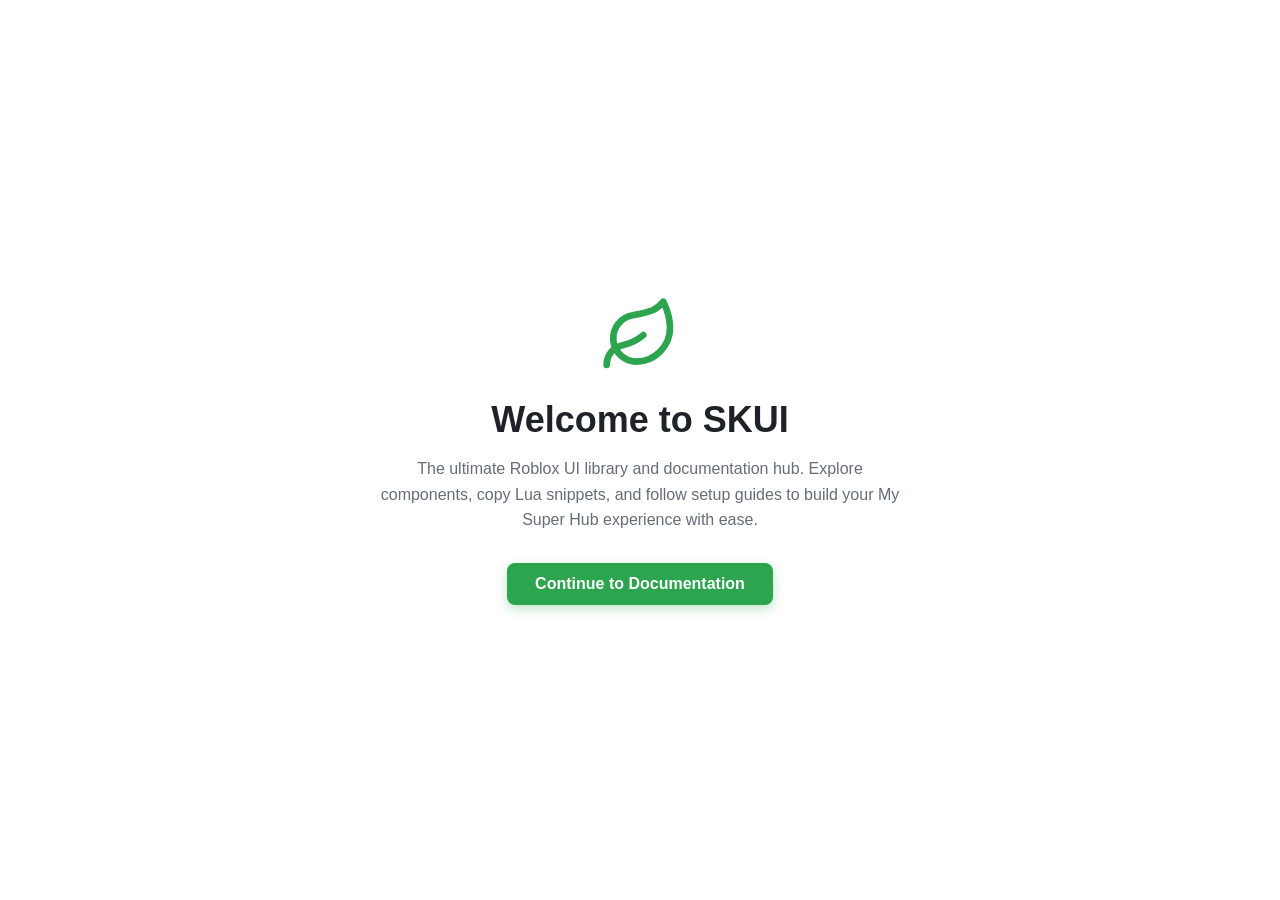
==== commit c7e7894d: "Add files via upload" ====
--- a/index.html
+++ b/index.html
@@ -1,64 +1,67 @@
 <!DOCTYPE html>
 <html lang="en">
 <head>
-  <meta charset="UTF-8" />
-  <meta name="viewport" content="width=device-width, initial-scale=1.0" />
-  <title>GitHub Io Wand UI Library</title>
-  <link rel="stylesheet" href="style.css" />
+    <meta charset="UTF-8">
+    <meta name="viewport" content="width=device-width, initial-scale=1.0">
+    <title>SKUI / Nice Hub Documentation</title>
+    <link rel="stylesheet" href="style.css">
 </head>
 <body>
-  <div class="app">
-    <aside class="sidebar">
-      <div class="brand">
-        <h1>GitHub Io Wand UI Library</h1>
-        <p>Clean category buttons, three-dot menu, and copy-ready snippets.</p>
-      </div>
 
-      <div class="nav-row">
-        <button class="btn" id="backBtn">Back</button>
-        <button class="btn primary" id="nextBtn">Next</button>
-        <button class="dots" id="dotsBtn">⋯</button>
-      </div>
+    <div id="landing-page" class="landing-page">
+        <div class="landing-content">
+            <svg xmlns="http://www.w3.org/2000/svg" viewBox="0 0 24 24" fill="none" stroke="currentColor" stroke-width="2" stroke-linecap="round" stroke-linejoin="round" class="leaf-icon">
+                <path d="M11 20A7 7 0 0 1 9.8 6.1C15.5 5 17 4.48 19 2c1 2 2 4.18 2 8 0 5.5-4.78 10-10 10Z"></path>
+                <path d="M2 21c0-3 1.85-5.36 5.08-6C9.5 14.52 12 13 13 12"></path>
+            </svg>
+            
+            <h1 class="landing-title">Welcome to SKUI</h1>
+            <p class="landing-desc">
+                The ultimate Roblox UI library and documentation hub. Explore components, copy Lua snippets, and follow setup guides to build your My Super Hub experience with ease.
+            </p>
+            
+            <button id="continue-btn" class="continue-btn">Continue to Documentation</button>
+        </div>
+    </div>
 
-      <div id="sectionsList"></div>
-    </aside>
+    <div id="main-app" class="app-hidden">
+        <header class="top-nav">
+            <div class="nav-left">
+                <button id="menu-btn" class="icon-btn" title="Toggle Menu">
+                    <svg width="24" height="24" viewBox="0 0 24 24" fill="none" stroke="currentColor" stroke-width="2" stroke-linecap="round" stroke-linejoin="round">
+                        <line x1="3" y1="12" x2="21" y2="12"></line>
+                        <line x1="3" y1="6" x2="21" y2="6"></line>
+                        <line x1="3" y1="18" x2="21" y2="18"></line>
+                    </svg>
+                </button>
+                <h1 class="nav-title">UI Library Documentation</h1>
+            </div>
+            <div class="nav-right">
+                <button id="back-btn" class="nav-btn">Back</button>
+                <button id="next-btn" class="nav-btn">Next</button>
+            </div>
+        </header>
 
-    <main class="main">
-      <div class="topbar">
-        <div class="title-wrap">
-          <h2>Build UI Library Website</h2>
-          <p>Every feature has its own button, and every method has its own code box.</p>
+        <div class="layout-container">
+            <aside id="sidebar" class="sidebar">
+                <div id="menu-content">
+                    </div>
+            </aside>
+
+            <main class="main-content">
+                <div class="welcome-msg" id="welcome-msg">
+                    <h2>Select an item from the menu to view its code.</h2>
+                </div>
+                
+                <div id="content-container" class="hidden">
+                    <h2 id="current-feature-title" class="feature-main-title">Feature Title</h2>
+                    <div id="snippets-container">
+                        </div>
+                </div>
+            </main>
         </div>
+    </div>
 
-        <div class="nav-row compact">
-          <button class="btn" id="backBtn2">Back</button>
-          <button class="btn primary" id="nextBtn2">Next</button>
-          <button class="dots" id="dotsBtn2">⋯</button>
-        </div>
-      </div>
-
-      <div class="content-head">
-        <div>
-          <h3 id="sectionTitle">Setup</h3>
-          <small id="sectionSubtitle">Library</small>
-        </div>
-        <small id="sectionCounter">1 / 3</small>
-      </div>
-
-      <div class="cards" id="cards"></div>
-
-      <div class="menu" id="menu">
-        <h5>Sections</h5>
-        <button data-menu-section="setup">Setup</button>
-        <button data-menu-section="ui">UI</button>
-        <button data-menu-section="elements">Elements</button>
-        <div class="hint">Open a section, then copy the snippet you need.</div>
-      </div>
-    </main>
-  </div>
-
-  <div class="toast" id="toast">Copied</div>
-
-  <script src="main.js"></script>
+    <script src="script.js"></script>
 </body>
 </html>
--- a/style.css
+++ b/style.css
@@ -1,373 +1,341 @@
 :root {
-  --bg: #0b1020;
-  --panel: rgba(17, 24, 39, 0.92);
-  --line: rgba(255, 255, 255, 0.08);
-  --text: #e5e7eb;
-  --muted: #9ca3af;
-  --accent: #22c55e;
-  --accent-2: #16a34a;
-  --shadow: 0 20px 60px rgba(0, 0, 0, 0.35);
-  --radius: 22px;
-  --radius-sm: 14px;
-  --code-bg: #050816;
-  --btn: rgba(255,255,255,0.06);
-  --btn-hover: rgba(255,255,255,0.10);
-}
-
-* { box-sizing: border-box; }
+    /* Clean Light Theme Colors */
+    --bg-color: #ffffff;
+    --nav-bg: #f6f8fa;
+    --sidebar-bg: #f6f8fa;
+    --text-primary: #1F2328;
+    --text-secondary: #656d76;
+    --accent: #2da44e; /* GitHub Green to match the leaf */
+    --accent-hover: #2c974b;
+    --border-color: #d0d7de;
+    --code-bg: #f6f8fa;
+    --code-text: #24292f;
+    --hover-bg: #eaeef2;
+}
+
+* {
+    box-sizing: border-box;
+    margin: 0;
+    padding: 0;
+}
 
 body {
-  margin: 0;
-  font-family: Inter, ui-sans-serif, system-ui, -apple-system, Segoe UI, Roboto, Arial, sans-serif;
-  background:
-    radial-gradient(circle at top, rgba(34,197,94,0.18), transparent 30%),
-    radial-gradient(circle at bottom right, rgba(59,130,246,0.14), transparent 28%),
-    var(--bg);
-  color: var(--text);
-  min-height: 100vh;
-}
-
-.app {
-  width: min(1450px, calc(100% - 24px));
-  margin: 12px auto;
-  display: grid;
-  grid-template-columns: 300px 1fr;
-  gap: 14px;
-  min-height: calc(100vh - 24px);
-}
-
-.sidebar, .main, .topbar, .menu {
-  backdrop-filter: blur(18px);
-  -webkit-backdrop-filter: blur(18px);
-  box-shadow: var(--shadow);
-  border: 1px solid var(--line);
+    font-family: -apple-system, BlinkMacSystemFont, "Segoe UI", Helvetica, Arial, sans-serif;
+    background-color: var(--bg-color);
+    color: var(--text-primary);
+    height: 100vh;
+    display: flex;
+    flex-direction: column;
+    overflow: hidden;
+}
+
+/* =========================================
+   Landing Page / Main Menu
+   ========================================= */
+.landing-page {
+    position: fixed;
+    top: 0;
+    left: 0;
+    width: 100vw;
+    height: 100vh;
+    background-color: var(--bg-color);
+    display: flex;
+    justify-content: center;
+    align-items: center;
+    z-index: 1000;
+    transition: opacity 0.5s ease-out, transform 0.5s ease-out;
+}
+
+.landing-content {
+    text-align: center;
+    max-width: 600px;
+    padding: 40px;
+    animation: slideUp 0.8s ease-out;
+}
+
+.leaf-icon {
+    width: 80px;
+    height: 80px;
+    color: var(--accent);
+    margin-bottom: 20px;
+    /* Gentle floating animation */
+    animation: float 3s ease-in-out infinite;
+}
+
+.landing-title {
+    font-size: 36px;
+    font-weight: 700;
+    margin-bottom: 15px;
+    color: var(--text-primary);
+}
+
+.landing-desc {
+    font-size: 16px;
+    line-height: 1.6;
+    color: var(--text-secondary);
+    margin-bottom: 30px;
+}
+
+.continue-btn {
+    background-color: var(--accent);
+    color: #ffffff;
+    border: none;
+    padding: 12px 28px;
+    font-size: 16px;
+    font-weight: 600;
+    border-radius: 8px;
+    cursor: pointer;
+    box-shadow: 0 4px 12px rgba(45, 164, 78, 0.3);
+    transition: all 0.2s ease;
+}
+
+.continue-btn:hover {
+    background-color: var(--accent-hover);
+    transform: translateY(-2px) scale(1.02);
+    box-shadow: 0 6px 16px rgba(45, 164, 78, 0.4);
+}
+
+/* Utility to hide elements */
+.app-hidden {
+    display: none !important;
+}
+
+/* Animations */
+@keyframes float {
+    0% { transform: translateY(0px); }
+    50% { transform: translateY(-10px); }
+    100% { transform: translateY(0px); }
+}
+
+@keyframes slideUp {
+    from { opacity: 0; transform: translateY(30px); }
+    to { opacity: 1; transform: translateY(0); }
+}
+
+/* =========================================
+   Main Application Layout
+   ========================================= */
+#main-app {
+    display: flex;
+    flex-direction: column;
+    height: 100vh;
+    width: 100vw;
+}
+
+.top-nav {
+    display: flex;
+    justify-content: space-between;
+    align-items: center;
+    padding: 0 20px;
+    height: 60px;
+    background-color: var(--nav-bg);
+    border-bottom: 1px solid var(--border-color);
+    z-index: 10;
+}
+
+.nav-left, .nav-right {
+    display: flex;
+    align-items: center;
+    gap: 15px;
+}
+
+.icon-btn {
+    background: none;
+    border: none;
+    color: var(--text-primary);
+    cursor: pointer;
+    padding: 5px;
+    border-radius: 5px;
+    display: flex;
+    align-items: center;
+    justify-content: center;
+    transition: transform 0.3s ease-in-out, background-color 0.2s;
+}
+
+.icon-btn:hover {
+    background-color: var(--hover-bg);
+    color: var(--accent);
+    transform: rotate(90deg);
+}
+
+.nav-title {
+    font-size: 18px;
+    font-weight: 600;
+}
+
+.nav-btn {
+    background-color: #ffffff;
+    color: var(--text-primary);
+    border: 1px solid var(--border-color);
+    padding: 8px 16px;
+    border-radius: 6px;
+    cursor: pointer;
+    font-size: 14px;
+    font-weight: 500;
+    transition: all 0.2s ease-in-out;
+}
+
+.nav-btn:hover {
+    background-color: var(--hover-bg);
+    border-color: var(--text-secondary);
+    transform: translateY(-2px);
+    box-shadow: 0 2px 6px rgba(0,0,0,0.05);
+}
+
+.nav-btn:disabled {
+    opacity: 0.5;
+    cursor: not-allowed;
+    transform: none;
+    box-shadow: none;
+}
+
+.layout-container {
+    display: flex;
+    flex: 1;
+    overflow: hidden;
 }
 
 .sidebar {
-  background: linear-gradient(180deg, rgba(15, 23, 42, 0.95), rgba(8, 12, 24, 0.95));
-  border-radius: var(--radius);
-  padding: 14px;
-  display: flex;
-  flex-direction: column;
-  gap: 12px;
-}
-
-.brand {
-  padding: 14px;
-  border-radius: var(--radius-sm);
-  background: rgba(255,255,255,0.04);
-  border: 1px solid var(--line);
-}
-
-.brand h1 {
-  margin: 0 0 6px;
-  font-size: 20px;
-}
-
-.brand p {
-  margin: 0;
-  color: var(--muted);
-  font-size: 13px;
-  line-height: 1.5;
-}
-
-.nav-row {
-  display: grid;
-  grid-template-columns: 1fr 1fr 42px;
-  gap: 10px;
-  align-items: center;
-}
-
-.nav-row.compact { max-width: 300px; width: 100%; }
-
-button {
-  font: inherit;
-  color: inherit;
-  border: 0;
-  cursor: pointer;
-}
-
-.btn {
-  background: var(--btn);
-  border: 1px solid var(--line);
-  border-radius: 14px;
-  padding: 12px 14px;
-  transition: 0.18s ease;
-  display: inline-flex;
-  align-items: center;
-  justify-content: center;
-  gap: 8px;
-}
-
-.btn:hover { background: var(--btn-hover); transform: translateY(-1px); }
-.btn.primary {
-  background: linear-gradient(180deg, var(--accent), var(--accent-2));
-  color: white;
-  font-weight: 700;
-}
-
-.dots {
-  width: 42px;
-  height: 42px;
-  border-radius: 14px;
-  display: grid;
-  place-items: center;
-  background: var(--btn);
-  border: 1px solid var(--line);
-  font-size: 20px;
-}
-
-.section-group {
-  border: 1px solid var(--line);
-  border-radius: var(--radius-sm);
-  overflow: hidden;
-  background: rgba(255,255,255,0.03);
-  margin-top: 10px;
-}
-
-.section-head {
-  width: 100%;
-  text-align: left;
-  padding: 13px 14px;
-  background: rgba(255,255,255,0.03);
-  display: flex;
-  align-items: center;
-  justify-content: space-between;
-  border-bottom: 1px solid rgba(255,255,255,0.05);
-  font-weight: 700;
-}
-
-.section-head span:last-child { color: var(--muted); font-size: 12px; }
-
-.section-items {
-  display: none;
-  padding: 10px;
-  gap: 8px;
-  flex-direction: column;
-}
-
-.section-group.open .section-items { display: flex; }
-
-.section-item {
-  width: 100%;
-  text-align: left;
-  border-radius: 12px;
-  padding: 11px 12px;
-  background: rgba(255,255,255,0.04);
-  border: 1px solid rgba(255,255,255,0.06);
-}
-
-.section-item:hover { background: rgba(255,255,255,0.08); }
-.section-item.active {
-  background: rgba(34,197,94,0.18);
-  border-color: rgba(34,197,94,0.35);
-}
-
-.main {
-  background: linear-gradient(180deg, rgba(10, 15, 30, 0.92), rgba(5, 8, 22, 0.96));
-  border-radius: var(--radius);
-  padding: 16px;
-  display: flex;
-  flex-direction: column;
-  gap: 14px;
-  overflow: hidden;
-  position: relative;
-}
-
-.topbar {
-  border-radius: var(--radius);
-  padding: 16px;
-  background: rgba(255,255,255,0.03);
-  display: flex;
-  align-items: center;
-  justify-content: space-between;
-  gap: 12px;
-}
-
-.title-wrap h2 {
-  margin: 0 0 8px;
-  font-size: 28px;
-  letter-spacing: -0.02em;
-}
-
-.title-wrap p {
-  margin: 0;
-  color: var(--muted);
-  line-height: 1.55;
-  max-width: 800px;
-}
-
-.content-head {
-  display: flex;
-  align-items: center;
-  justify-content: space-between;
-  padding: 6px 2px 0;
-}
-
-.content-head h3 { margin: 0; font-size: 18px; }
-.content-head small { color: var(--muted); }
-
-.cards {
-  display: grid;
-  grid-template-columns: repeat(auto-fit, minmax(320px, 1fr));
-  gap: 14px;
-  overflow-y: auto;
-  padding-right: 4px;
-  max-height: calc(100vh - 240px);
-}
-
-.card {
-  background: rgba(255,255,255,0.035);
-  border: 1px solid var(--line);
-  border-radius: 20px;
-  padding: 14px;
-  display: flex;
-  flex-direction: column;
-  gap: 12px;
-}
-
-.card-top {
-  display: flex;
-  align-items: start;
-  justify-content: space-between;
-  gap: 12px;
-}
-
-.card-top h4 {
-  margin: 0 0 4px;
-  font-size: 18px;
-}
-
-.card-top p {
-  margin: 0;
-  color: var(--muted);
-  font-size: 13px;
-  line-height: 1.45;
-}
-
-.pill {
-  font-size: 12px;
-  color: #bbf7d0;
-  background: rgba(34,197,94,0.14);
-  border: 1px solid rgba(34,197,94,0.22);
-  padding: 8px 10px;
-  border-radius: 999px;
-  white-space: nowrap;
-}
-
-.snippet {
-  border-radius: 16px;
-  overflow: hidden;
-  border: 1px solid rgba(255,255,255,0.08);
-  background: var(--code-bg);
-}
-
-.snippet-head {
-  display: flex;
-  align-items: center;
-  justify-content: space-between;
-  gap: 10px;
-  padding: 10px 12px;
-  border-bottom: 1px solid rgba(255,255,255,0.06);
-  background: rgba(255,255,255,0.02);
-}
-
-.snippet-head strong {
-  font-size: 13px;
-  color: #d1fae5;
+    width: 250px;
+    background-color: var(--sidebar-bg);
+    border-right: 1px solid var(--border-color);
+    overflow-y: auto;
+    transition: transform 0.3s ease;
+}
+
+.sidebar.hidden {
+    transform: translateX(-100%);
+    position: absolute;
+    height: calc(100vh - 60px);
+}
+
+.menu-section {
+    padding: 15px 0 5px;
+}
+
+.menu-section h3 {
+    font-size: 12px;
+    text-transform: uppercase;
+    color: var(--text-secondary);
+    padding: 0 15px;
+    margin-bottom: 8px;
+    letter-spacing: 0.5px;
+}
+
+.menu-btn {
+    display: block;
+    width: 100%;
+    text-align: left;
+    background: none;
+    border: none;
+    color: var(--text-primary);
+    padding: 8px 15px 8px 25px;
+    cursor: pointer;
+    font-size: 14px;
+    font-weight: 500;
+    transition: background-color 0.2s, color 0.2s;
+}
+
+.menu-btn:hover {
+    background-color: var(--hover-bg);
+    color: var(--accent-hover);
+}
+
+.menu-btn.active {
+    background-color: var(--hover-bg);
+    color: var(--accent);
+    border-left: 3px solid var(--accent);
+    padding-left: 22px;
+}
+
+.main-content {
+    flex: 1;
+    padding: 30px;
+    overflow-y: auto;
+    display: flex;
+    flex-direction: column;
+    align-items: center;
+}
+
+#content-container {
+    width: 100%;
+    max-width: 800px;
+}
+
+.hidden { display: none !important; }
+
+.welcome-msg {
+    margin-top: 50px;
+    color: var(--text-secondary);
+}
+
+.feature-main-title {
+    font-size: 24px;
+    font-weight: 600;
+    color: var(--accent);
+    margin-bottom: 20px;
+    padding-bottom: 10px;
+    border-bottom: 1px solid var(--border-color);
+}
+
+.snippet-box {
+    background-color: #ffffff;
+    border: 1px solid var(--border-color);
+    border-radius: 8px;
+    overflow: hidden;
+    margin-bottom: 25px;
+    box-shadow: 0 2px 10px rgba(0,0,0,0.06);
+    opacity: 0;
+    transform: translateY(15px);
+    transition: opacity 0.4s ease, transform 0.4s ease;
+}
+
+.snippet-box.fade-in {
+    opacity: 1;
+    transform: translateY(0);
+}
+
+.snippet-header {
+    display: flex;
+    justify-content: space-between;
+    align-items: center;
+    padding: 10px 15px;
+    background-color: var(--nav-bg);
+    border-bottom: 1px solid var(--border-color);
+}
+
+.snippet-subtitle {
+    font-size: 14px;
+    color: var(--text-primary);
+    font-weight: 600;
 }
 
 .copy-btn {
-  padding: 8px 10px;
-  border-radius: 10px;
-  font-size: 12px;
-  background: rgba(34,197,94,0.14);
-  border: 1px solid rgba(34,197,94,0.22);
-  color: #dcfce7;
+    background-color: var(--accent);
+    color: #ffffff;
+    border: 1px solid rgba(27, 31, 36, 0.15);
+    padding: 5px 12px;
+    border-radius: 6px;
+    cursor: pointer;
+    font-size: 13px;
+    font-weight: 500;
+    transition: background-color 0.2s;
+}
+
+.copy-btn:hover {
+    background-color: var(--accent-hover);
 }
 
 pre {
-  margin: 0;
-  padding: 14px;
-  overflow: auto;
-  font-size: 13px;
-  line-height: 1.55;
-  white-space: pre-wrap;
-  word-break: break-word;
-  color: #e5e7eb;
-}
-
-.toast {
-  position: fixed;
-  bottom: 20px;
-  left: 50%;
-  transform: translateX(-50%) translateY(24px);
-  background: rgba(15, 23, 42, 0.96);
-  color: white;
-  border: 1px solid rgba(255,255,255,0.08);
-  border-radius: 999px;
-  padding: 12px 16px;
-  opacity: 0;
-  pointer-events: none;
-  transition: 0.22s ease;
-  box-shadow: var(--shadow);
-}
-
-.toast.show {
-  opacity: 1;
-  transform: translateX(-50%) translateY(0);
-}
-
-.menu {
-  position: absolute;
-  top: 82px;
-  right: 18px;
-  width: 320px;
-  border-radius: 18px;
-  background: rgba(8, 12, 24, 0.98);
-  padding: 10px;
-  display: none;
-  z-index: 50;
-}
-
-.menu.open { display: block; }
-
-.menu h5 {
-  margin: 8px 10px 12px;
-  font-size: 13px;
-  color: var(--muted);
-  text-transform: uppercase;
-  letter-spacing: 0.12em;
-}
-
-.menu button {
-  width: 100%;
-  text-align: left;
-  padding: 12px 12px;
-  border-radius: 12px;
-  background: rgba(255,255,255,0.04);
-  border: 1px solid rgba(255,255,255,0.06);
-  margin-bottom: 8px;
-}
-
-.menu button:hover { background: rgba(255,255,255,0.08); }
-
-.menu .hint {
-  color: var(--muted);
-  font-size: 12px;
-  line-height: 1.5;
-  padding: 4px 10px 8px;
-}
-
-@media (max-width: 980px) {
-  .app { grid-template-columns: 1fr; }
-  .cards { max-height: unset; }
-  .sidebar { order: 2; }
-  .main { order: 1; }
-}
-
-@media (max-width: 640px) {
-  .topbar { flex-direction: column; align-items: stretch; }
-  .title-wrap h2 { font-size: 22px; }
-  .menu { left: 14px; right: 14px; width: auto; }
+    padding: 20px;
+    overflow-x: auto;
+    background-color: var(--code-bg);
+    margin: 0;
+}
+
+code {
+    font-family: "SFMono-Regular", Consolas, "Liberation Mono", Menlo, monospace;
+    font-size: 14px;
+    line-height: 1.5;
+    color: var(--code-text);
 }
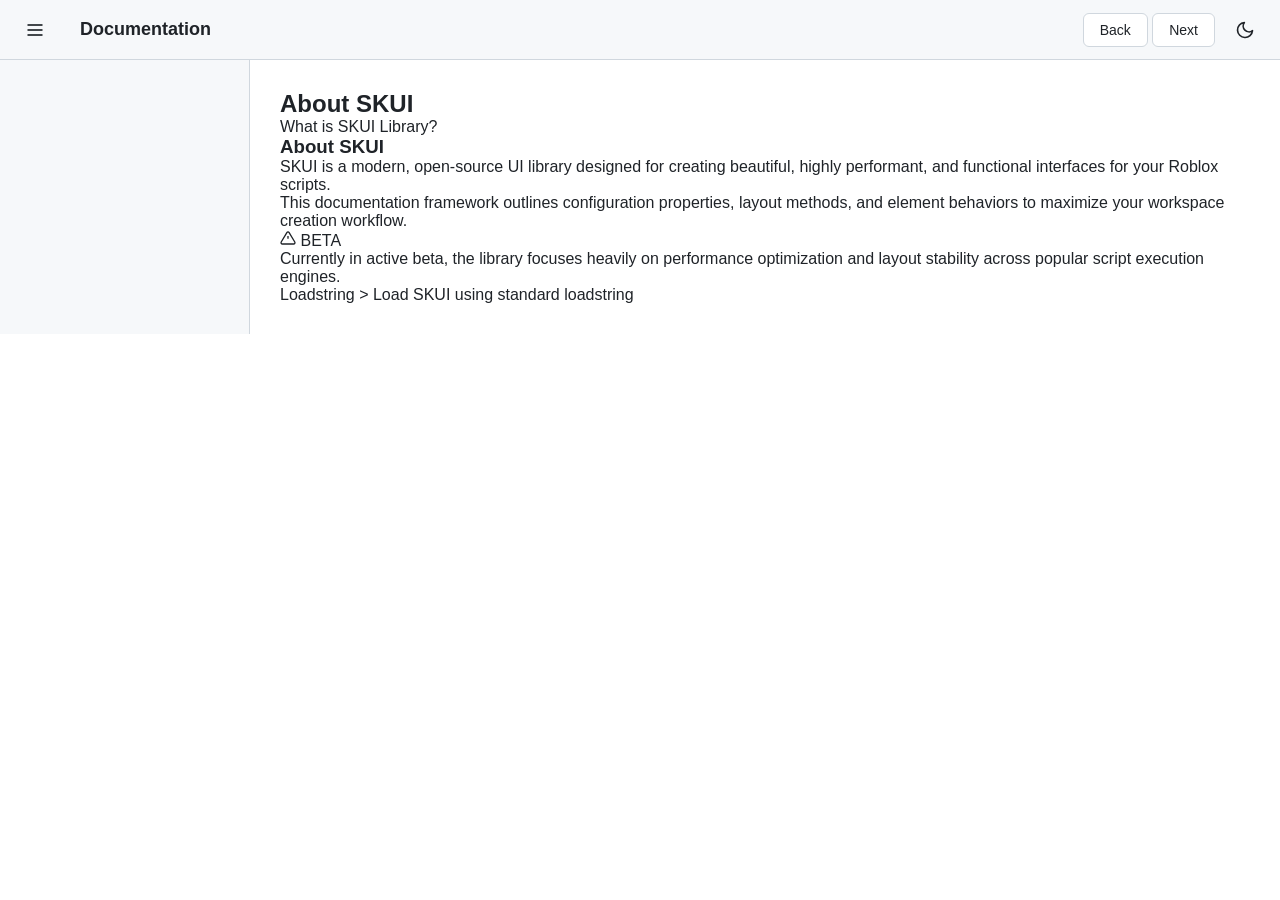
==== commit 10746982: "Update index.html" ====
--- a/index.html
+++ b/index.html
@@ -3,42 +3,36 @@
 <head>
     <meta charset="UTF-8">
     <meta name="viewport" content="width=device-width, initial-scale=1.0">
-    <title>SKUI / Nice Hub Documentation</title>
+    <title>SKUI Documentation</title>
     <link rel="stylesheet" href="style.css">
 </head>
 <body>
-
-    <div id="landing-page" class="landing-page">
-        <div class="landing-content">
-            <svg xmlns="http://www.w3.org/2000/svg" viewBox="0 0 24 24" fill="none" stroke="currentColor" stroke-width="2" stroke-linecap="round" stroke-linejoin="round" class="leaf-icon">
-                <path d="M11 20A7 7 0 0 1 9.8 6.1C15.5 5 17 4.48 19 2c1 2 2 4.18 2 8 0 5.5-4.78 10-10 10Z"></path>
-                <path d="M2 21c0-3 1.85-5.36 5.08-6C9.5 14.52 12 13 13 12"></path>
-            </svg>
-            
-            <h1 class="landing-title">Welcome to SKUI</h1>
-            <p class="landing-desc">
-                The ultimate Roblox UI library and documentation hub. Explore components, copy Lua snippets, and follow setup guides to build your My Super Hub experience with ease.
-            </p>
-            
-            <button id="continue-btn" class="continue-btn">Continue to Documentation</button>
-        </div>
-    </div>
-
-    <div id="main-app" class="app-hidden">
+    <div class="wrapper">
         <header class="top-nav">
             <div class="nav-left">
-                <button id="menu-btn" class="icon-btn" title="Toggle Menu">
-                    <svg width="24" height="24" viewBox="0 0 24 24" fill="none" stroke="currentColor" stroke-width="2" stroke-linecap="round" stroke-linejoin="round">
+                <button id="menu-btn" class="icon-btn mobile-only" title="Toggle Menu">
+                    <svg width="20" height="20" viewBox="0 0 24 24" fill="none" stroke="currentColor" stroke-width="2">
                         <line x1="3" y1="12" x2="21" y2="12"></line>
                         <line x1="3" y1="6" x2="21" y2="6"></line>
                         <line x1="3" y1="18" x2="21" y2="18"></line>
                     </svg>
                 </button>
-                <h1 class="nav-title">UI Library Documentation</h1>
+                <svg class="nav-logo-icon" xmlns="http://www.w3.org/2000/svg" viewBox="0 0 24 24" fill="none" stroke="currentColor" stroke-width="2" stroke-linecap="round" stroke-linejoin="round">
+                    <path d="M11 20A7 7 0 0 1 9.8 6.1C15.5 5 17 4.48 19 2c1 2 2 4.18 2 8 0 5.5-4.78 10-10 10Z"></path>
+                    <path d="M2 21c0-3 1.85-5.36 5.08-6C9.5 14.52 12 13 13 12"></path>
+                </svg>
+                <h1 class="nav-title">Documentation</h1>
             </div>
             <div class="nav-right">
-                <button id="back-btn" class="nav-btn">Back</button>
-                <button id="next-btn" class="nav-btn">Next</button>
+                <div class="nav-pagination hiden-element" id="nav-pagination">
+                    <button id="back-btn" class="nav-btn">Back</button>
+                    <button id="next-btn" class="nav-btn">Next</button>
+                </div>
+                <button class="icon-btn theme-toggle" title="Toggle Theme">
+                    <svg width="20" height="20" viewBox="0 0 24 24" fill="none" stroke="currentColor" stroke-width="2" stroke-linecap="round" stroke-linejoin="round">
+                        <path d="M21 12.79A9 9 0 1 1 11.21 3 7 7 0 0 0 21 12.79z"></path>
+                    </svg>
+                </button>
             </div>
         </header>
 
@@ -49,11 +43,51 @@
             </aside>
 
             <main class="main-content">
-                <div class="welcome-msg" id="welcome-msg">
-                    <h2>Select an item from the menu to view its code.</h2>
+                <div id="landing-view" class="content-frame animate-fade">
+                    <div class="page-header">
+                        <h2 class="main-page-title">About SKUI</h2>
+                        <p class="main-page-subtitle">What is SKUI Library?</p>
+                    </div>
+                    
+                    <div class="showcase-banner">
+                        <div class="banner-overlay-design">
+                            <div class="mini-card"></div>
+                            <div class="mini-card active-card"></div>
+                            <div class="mini-card"></div>
+                        </div>
+                    </div>
+
+                    <h3 class="body-section-title">About SKUI</h3>
+                    <p class="body-text">
+                        SKUI is a modern, open-source UI library designed for creating beautiful, highly performant, and functional interfaces for your Roblox scripts.
+                    </p>
+                    <p class="body-text">
+                        This documentation framework outlines configuration properties, layout methods, and element behaviors to maximize your workspace creation workflow.
+                    </p>
+
+                    <div class="notice-box beta-box">
+                        <div class="notice-header">
+                            <svg width="16" height="16" viewBox="0 0 24 24" fill="none" stroke="currentColor" stroke-width="2">
+                                <path d="M10.29 3.86L1.82 18a2 2 0 0 0 1.71 3h16.94a2 2 0 0 0 1.71-3L13.71 3.86a2 2 0 0 0-3.42 0z"></path>
+                                <line x1="12" y1="9" x2="12" y2="13"></line>
+                                <line x1="12" y1="17" x2="12.01" y2="17"></line>
+                            </svg>
+                            <span>BETA</span>
+                        </div>
+                        <p class="notice-body">
+                            Currently in active beta, the library focuses heavily on performance optimization and layout stability across popular script execution engines.
+                        </p>
+                    </div>
+
+                    <div id="continue-card-btn" class="navigation-card">
+                        <div class="card-details">
+                            <span class="card-action-text">Loadstring &gt;</span>
+                            <span class="card-desc-text">Load SKUI using standard loadstring</span>
+                        </div>
+                    </div>
                 </div>
                 
-                <div id="content-container" class="hidden">
+                <div id="content-container" class="content-frame hidden animate-fade">
                     <h2 id="current-feature-title" class="feature-main-title">Feature Title</h2>
                     <div id="snippets-container">
                         </div>
@@ -64,4 +98,4 @@
 
     <script src="script.js"></script>
 </body>
-</html>+</html>
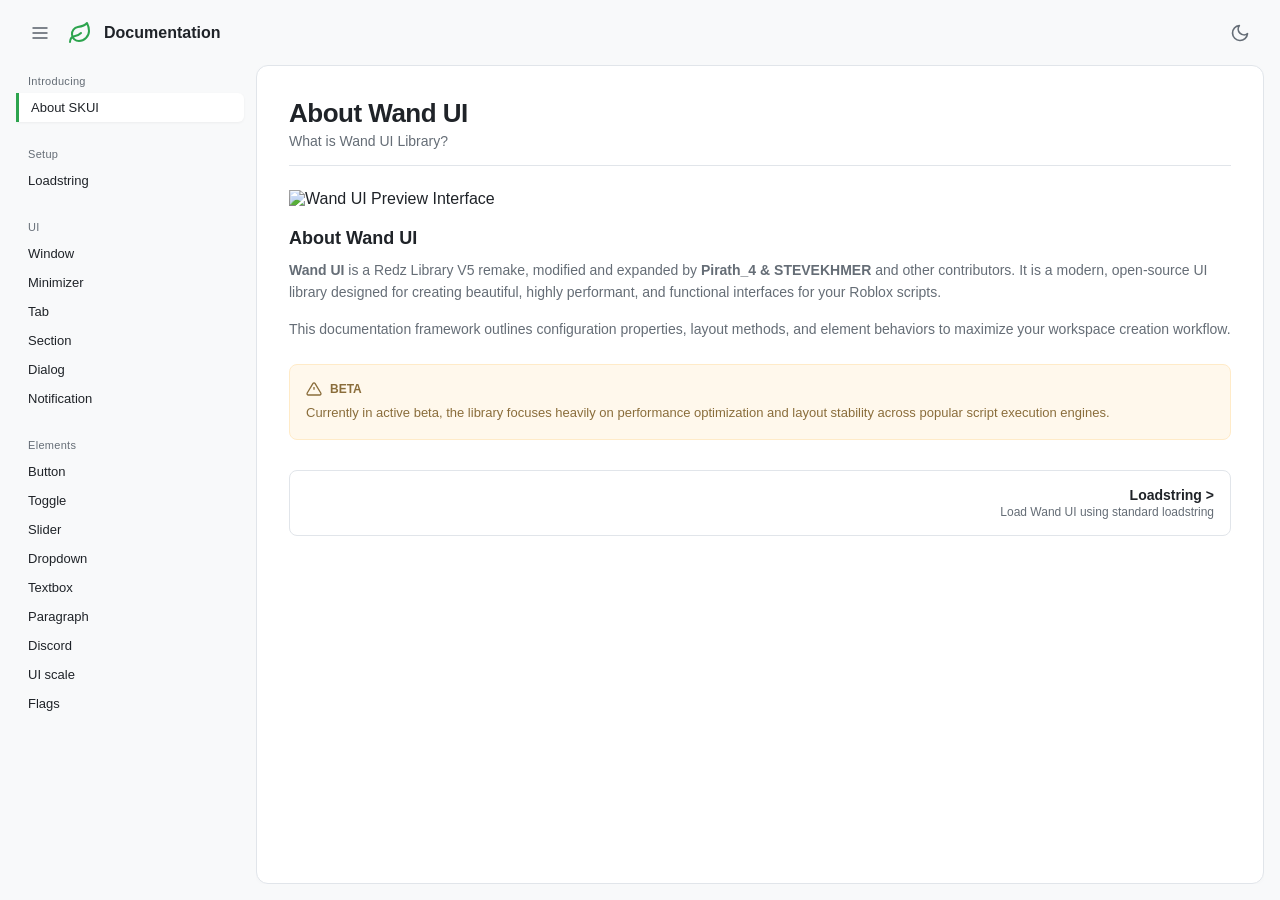
==== commit 1a779cc9: "Update index.html" ====
--- a/index.html
+++ b/index.html
@@ -3,7 +3,7 @@
 <head>
     <meta charset="UTF-8">
     <meta name="viewport" content="width=device-width, initial-scale=1.0">
-    <title>SKUI Documentation</title>
+    <title>Wand UI Documentation</title>
     <link rel="stylesheet" href="style.css">
 </head>
 <body>
@@ -45,21 +45,17 @@
             <main class="main-content">
                 <div id="landing-view" class="content-frame animate-fade">
                     <div class="page-header">
-                        <h2 class="main-page-title">About SKUI</h2>
-                        <p class="main-page-subtitle">What is SKUI Library?</p>
+                        <h2 class="main-page-title">About Wand UI</h2>
+                        <p class="main-page-subtitle">What is Wand UI Library?</p>
                     </div>
                     
-                    <div class="showcase-banner">
-                        <div class="banner-overlay-design">
-                            <div class="mini-card"></div>
-                            <div class="mini-card active-card"></div>
-                            <div class="mini-card"></div>
-                        </div>
+                    <div class="image-showcase">
+                        <img src="file_000000009990720696aa9204c35486df.png" alt="Wand UI Preview Interface" class="preview-img">
                     </div>
 
-                    <h3 class="body-section-title">About SKUI</h3>
+                    <h3 class="body-section-title">About Wand UI</h3>
                     <p class="body-text">
-                        SKUI is a modern, open-source UI library designed for creating beautiful, highly performant, and functional interfaces for your Roblox scripts.
+                        <strong>Wand UI</strong> is a Redz Library V5 remake, modified and expanded by <strong>Pirath_4 & STEVEKHMER</strong> and other contributors. It is a modern, open-source UI library designed for creating beautiful, highly performant, and functional interfaces for your Roblox scripts.
                     </p>
                     <p class="body-text">
                         This documentation framework outlines configuration properties, layout methods, and element behaviors to maximize your workspace creation workflow.
@@ -82,7 +78,7 @@
                     <div id="continue-card-btn" class="navigation-card">
                         <div class="card-details">
                             <span class="card-action-text">Loadstring &gt;</span>
-                            <span class="card-desc-text">Load SKUI using standard loadstring</span>
+                            <span class="card-desc-text">Load Wand UI using standard loadstring</span>
                         </div>
                     </div>
                 </div>
--- a/style.css
+++ b/style.css
@@ -1,16 +1,18 @@
 :root {
-    /* Clean Light Theme Colors */
-    --bg-color: #ffffff;
-    --nav-bg: #f6f8fa;
-    --sidebar-bg: #f6f8fa;
-    --text-primary: #1F2328;
-    --text-secondary: #656d76;
-    --accent: #2da44e; /* GitHub Green to match the leaf */
+    /* Premium Light Minimalist Theme Variables */
+    --bg-canvas: #f8f9fa;
+    --bg-frame: #ffffff;
+    --bg-element: #f6f8fa;
+    --border-color: #e1e5ea;
+    --text-main: #1f2328;
+    --text-muted: #656d76;
+    --accent-green: #2da44e;
     --accent-hover: #2c974b;
-    --border-color: #d0d7de;
-    --code-bg: #f6f8fa;
-    --code-text: #24292f;
-    --hover-bg: #eaeef2;
+    
+    /* Notice box palette */
+    --beta-bg: #fff8ec;
+    --beta-border: #ffebc8;
+    --beta-text: #8a6d3b;
 }
 
 * {
@@ -21,205 +23,119 @@
 
 body {
     font-family: -apple-system, BlinkMacSystemFont, "Segoe UI", Helvetica, Arial, sans-serif;
-    background-color: var(--bg-color);
-    color: var(--text-primary);
+    background-color: var(--bg-canvas);
+    color: var(--text-main);
     height: 100vh;
     display: flex;
-    flex-direction: column;
+    justify-content: center;
+    align-items: center;
     overflow: hidden;
 }
 
-/* =========================================
-   Landing Page / Main Menu
-   ========================================= */
-.landing-page {
-    position: fixed;
-    top: 0;
-    left: 0;
+.wrapper {
     width: 100vw;
     height: 100vh;
-    background-color: var(--bg-color);
-    display: flex;
-    justify-content: center;
-    align-items: center;
-    z-index: 1000;
-    transition: opacity 0.5s ease-out, transform 0.5s ease-out;
-}
-
-.landing-content {
-    text-align: center;
-    max-width: 600px;
-    padding: 40px;
-    animation: slideUp 0.8s ease-out;
-}
-
-.leaf-icon {
-    width: 80px;
-    height: 80px;
-    color: var(--accent);
-    margin-bottom: 20px;
-    /* Gentle floating animation */
-    animation: float 3s ease-in-out infinite;
-}
-
-.landing-title {
-    font-size: 36px;
-    font-weight: 700;
-    margin-bottom: 15px;
-    color: var(--text-primary);
-}
-
-.landing-desc {
-    font-size: 16px;
-    line-height: 1.6;
-    color: var(--text-secondary);
-    margin-bottom: 30px;
-}
-
-.continue-btn {
-    background-color: var(--accent);
-    color: #ffffff;
-    border: none;
-    padding: 12px 28px;
+    display: flex;
+    flex-direction: column;
+    background-color: var(--bg-canvas);
+}
+
+/* Header Navbar Layout */
+.top-nav {
+    display: flex;
+    justify-content: space-between;
+    align-items: center;
+    padding: 0 24px;
+    height: 65px;
+    background-color: var(--bg-canvas);
+    z-index: 10;
+}
+
+.nav-left, .nav-right {
+    display: flex;
+    align-items: center;
+    gap: 12px;
+}
+
+.nav-logo-icon {
+    width: 24px;
+    height: 24px;
+    color: var(--accent-green);
+}
+
+.nav-title {
     font-size: 16px;
     font-weight: 600;
-    border-radius: 8px;
-    cursor: pointer;
-    box-shadow: 0 4px 12px rgba(45, 164, 78, 0.3);
-    transition: all 0.2s ease;
-}
-
-.continue-btn:hover {
-    background-color: var(--accent-hover);
-    transform: translateY(-2px) scale(1.02);
-    box-shadow: 0 6px 16px rgba(45, 164, 78, 0.4);
-}
-
-/* Utility to hide elements */
-.app-hidden {
-    display: none !important;
-}
-
-/* Animations */
-@keyframes float {
-    0% { transform: translateY(0px); }
-    50% { transform: translateY(-10px); }
-    100% { transform: translateY(0px); }
-}
-
-@keyframes slideUp {
-    from { opacity: 0; transform: translateY(30px); }
-    to { opacity: 1; transform: translateY(0); }
-}
-
-/* =========================================
-   Main Application Layout
-   ========================================= */
-#main-app {
-    display: flex;
-    flex-direction: column;
-    height: 100vh;
-    width: 100vw;
-}
-
-.top-nav {
-    display: flex;
-    justify-content: space-between;
-    align-items: center;
-    padding: 0 20px;
-    height: 60px;
-    background-color: var(--nav-bg);
-    border-bottom: 1px solid var(--border-color);
-    z-index: 10;
-}
-
-.nav-left, .nav-right {
-    display: flex;
-    align-items: center;
-    gap: 15px;
+    color: var(--text-main);
 }
 
 .icon-btn {
     background: none;
     border: none;
-    color: var(--text-primary);
+    color: var(--text-muted);
     cursor: pointer;
-    padding: 5px;
-    border-radius: 5px;
+    padding: 6px;
+    border-radius: 6px;
     display: flex;
     align-items: center;
     justify-content: center;
-    transition: transform 0.3s ease-in-out, background-color 0.2s;
+    transition: all 0.2s ease;
 }
 
 .icon-btn:hover {
-    background-color: var(--hover-bg);
-    color: var(--accent);
-    transform: rotate(90deg);
-}
-
-.nav-title {
-    font-size: 18px;
-    font-weight: 600;
+    background-color: var(--bg-element);
+    color: var(--text-main);
 }
 
 .nav-btn {
-    background-color: #ffffff;
-    color: var(--text-primary);
+    background-color: var(--bg-frame);
+    color: var(--text-main);
     border: 1px solid var(--border-color);
-    padding: 8px 16px;
+    padding: 6px 14px;
     border-radius: 6px;
     cursor: pointer;
-    font-size: 14px;
+    font-size: 13px;
     font-weight: 500;
-    transition: all 0.2s ease-in-out;
-}
-
-.nav-btn:hover {
-    background-color: var(--hover-bg);
-    border-color: var(--text-secondary);
-    transform: translateY(-2px);
-    box-shadow: 0 2px 6px rgba(0,0,0,0.05);
+    transition: all 0.2s ease;
+}
+
+.nav-btn:hover:not(:disabled) {
+    background-color: var(--bg-element);
+    border-color: var(--text-muted);
 }
 
 .nav-btn:disabled {
-    opacity: 0.5;
+    opacity: 0.4;
     cursor: not-allowed;
-    transform: none;
-    box-shadow: none;
-}
-
+}
+
+/* Page Frame Structure */
 .layout-container {
     display: flex;
     flex: 1;
     overflow: hidden;
-}
-
+    padding: 0 16px 16px 16px; /* Floating panel look */
+}
+
+/* Sidebar Styling matching layout template */
 .sidebar {
-    width: 250px;
-    background-color: var(--sidebar-bg);
-    border-right: 1px solid var(--border-color);
+    width: 240px;
+    background-color: var(--bg-canvas);
     overflow-y: auto;
-    transition: transform 0.3s ease;
-}
-
-.sidebar.hidden {
-    transform: translateX(-100%);
-    position: absolute;
-    height: calc(100vh - 60px);
+    padding-right: 12px;
 }
 
 .menu-section {
-    padding: 15px 0 5px;
+    padding-bottom: 16px;
 }
 
 .menu-section h3 {
-    font-size: 12px;
-    text-transform: uppercase;
-    color: var(--text-secondary);
-    padding: 0 15px;
-    margin-bottom: 8px;
-    letter-spacing: 0.5px;
+    font-size: 11px;
+    text-transform: capitalize;
+    color: var(--text-muted);
+    padding: 10px 12px 6px;
+    letter-spacing: 0.3px;
+    font-weight: 500;
 }
 
 .menu-btn {
@@ -228,98 +144,219 @@
     text-align: left;
     background: none;
     border: none;
-    color: var(--text-primary);
-    padding: 8px 15px 8px 25px;
+    color: var(--text-main);
+    padding: 7px 12px;
     cursor: pointer;
-    font-size: 14px;
+    font-size: 13px;
+    font-weight: 400;
+    border-radius: 6px;
+    transition: all 0.15s ease;
+}
+
+.menu-btn:hover {
+    background-color: var(--bg-element);
+}
+
+.menu-btn.active {
+    background-color: var(--bg-frame);
+    color: var(--text-main);
     font-weight: 500;
-    transition: background-color 0.2s, color 0.2s;
-}
-
-.menu-btn:hover {
-    background-color: var(--hover-bg);
-    color: var(--accent-hover);
-}
-
-.menu-btn.active {
-    background-color: var(--hover-bg);
-    color: var(--accent);
-    border-left: 3px solid var(--accent);
-    padding-left: 22px;
-}
-
+    box-shadow: 0 1px 3px rgba(0,0,0,0.05);
+    border-left: 3px solid var(--accent-green);
+    border-radius: 0 6px 6px 0;
+}
+
+/* Main Display Box with Inner Rounded Cards */
 .main-content {
     flex: 1;
-    padding: 30px;
     overflow-y: auto;
     display: flex;
     flex-direction: column;
-    align-items: center;
-}
-
-#content-container {
+}
+
+.content-frame {
+    background-color: var(--bg-frame);
+    border: 1px solid var(--border-color);
+    border-radius: 12px;
+    min-height: 100%;
+    padding: 32px;
+    box-shadow: 0 1px 5px rgba(0,0,0,0.02);
+}
+
+/* Landing Framework Items */
+.page-header {
+    margin-bottom: 24px;
+    border-bottom: 1px solid var(--border-color);
+    padding-bottom: 16px;
+}
+
+.main-page-title {
+    font-size: 26px;
+    font-weight: 700;
+    letter-spacing: -0.5px;
+}
+
+.main-page-subtitle {
+    font-size: 14px;
+    color: var(--text-muted);
+    margin-top: 4px;
+}
+
+/* Decorative Card Banner Matrix */
+.showcase-banner {
     width: 100%;
-    max-width: 800px;
-}
-
-.hidden { display: none !important; }
-
-.welcome-msg {
-    margin-top: 50px;
-    color: var(--text-secondary);
-}
-
+    height: 180px;
+    background: linear-gradient(135deg, #1e293b, #0f172a);
+    border-radius: 8px;
+    margin-bottom: 24px;
+    display: flex;
+    align-items: center;
+    justify-content: center;
+    overflow: hidden;
+    position: relative;
+}
+
+.banner-overlay-design {
+    display: flex;
+    gap: 12px;
+    transform: rotate(-5deg) translateY(10px);
+}
+
+.mini-card {
+    width: 110px;
+    height: 140px;
+    background-color: rgba(255,255,255,0.05);
+    border: 1px solid rgba(255,255,255,0.1);
+    border-radius: 6px;
+    transition: all 0.3s ease;
+}
+
+.mini-card.active-card {
+    background-color: rgba(255,255,255,0.12);
+    border-color: var(--accent-green);
+    transform: scale(1.05);
+}
+
+.body-section-title {
+    font-size: 18px;
+    font-weight: 600;
+    margin: 20px 0 10px;
+}
+
+.body-text {
+    font-size: 14px;
+    line-height: 1.6;
+    color: var(--text-muted);
+    margin-bottom: 14px;
+}
+
+/* Standardized Yellow Warning Banner */
+.notice-box {
+    border-radius: 8px;
+    padding: 16px;
+    margin: 24px 0;
+}
+
+.beta-box {
+    background-color: var(--beta-bg);
+    border: 1px solid var(--beta-border);
+    color: var(--beta-text);
+}
+
+.notice-header {
+    display: flex;
+    align-items: center;
+    gap: 8px;
+    font-size: 12px;
+    font-weight: 700;
+    margin-bottom: 6px;
+}
+
+.notice-body {
+    font-size: 13px;
+    line-height: 1.5;
+}
+
+/* Navigation bottom quick links box */
+.navigation-card {
+    border: 1px solid var(--border-color);
+    border-radius: 8px;
+    padding: 16px;
+    display: flex;
+    justify-content: flex-end;
+    align-items: center;
+    cursor: pointer;
+    background-color: var(--bg-frame);
+    transition: all 0.2s ease;
+    margin-top: 30px;
+}
+
+.navigation-card:hover {
+    border-color: var(--text-muted);
+    background-color: var(--bg-element);
+}
+
+.card-details {
+    display: flex;
+    flex-direction: column;
+    text-align: right;
+}
+
+.card-action-text {
+    font-size: 14px;
+    font-weight: 600;
+    color: var(--text-main);
+}
+
+.card-desc-text {
+    font-size: 12px;
+    color: var(--text-muted);
+    margin-top: 2px;
+}
+
+/* Dynamic Code Box Modules */
 .feature-main-title {
     font-size: 24px;
     font-weight: 600;
-    color: var(--accent);
     margin-bottom: 20px;
-    padding-bottom: 10px;
     border-bottom: 1px solid var(--border-color);
+    padding-bottom: 12px;
 }
 
 .snippet-box {
-    background-color: #ffffff;
     border: 1px solid var(--border-color);
     border-radius: 8px;
     overflow: hidden;
-    margin-bottom: 25px;
-    box-shadow: 0 2px 10px rgba(0,0,0,0.06);
-    opacity: 0;
-    transform: translateY(15px);
-    transition: opacity 0.4s ease, transform 0.4s ease;
-}
-
-.snippet-box.fade-in {
-    opacity: 1;
-    transform: translateY(0);
+    margin-bottom: 20px;
+    background-color: var(--bg-frame);
+    box-shadow: 0 1px 3px rgba(0,0,0,0.01);
 }
 
 .snippet-header {
     display: flex;
     justify-content: space-between;
     align-items: center;
-    padding: 10px 15px;
-    background-color: var(--nav-bg);
+    padding: 10px 16px;
+    background-color: var(--bg-element);
     border-bottom: 1px solid var(--border-color);
 }
 
 .snippet-subtitle {
-    font-size: 14px;
-    color: var(--text-primary);
+    font-size: 13px;
+    color: var(--text-main);
     font-weight: 600;
 }
 
 .copy-btn {
-    background-color: var(--accent);
+    background-color: var(--accent-green);
     color: #ffffff;
-    border: 1px solid rgba(27, 31, 36, 0.15);
-    padding: 5px 12px;
-    border-radius: 6px;
+    border: none;
+    padding: 4px 10px;
+    border-radius: 4px;
     cursor: pointer;
-    font-size: 13px;
+    font-size: 12px;
     font-weight: 500;
-    transition: background-color 0.2s;
+    transition: background-color 0.15s;
 }
 
 .copy-btn:hover {
@@ -327,15 +364,46 @@
 }
 
 pre {
-    padding: 20px;
+    padding: 16px;
     overflow-x: auto;
-    background-color: var(--code-bg);
-    margin: 0;
+    background-color: var(--bg-element);
 }
 
 code {
-    font-family: "SFMono-Regular", Consolas, "Liberation Mono", Menlo, monospace;
-    font-size: 14px;
+    font-family: Menlo, Monaco, Consolas, "Courier New", monospace;
+    font-size: 13px;
     line-height: 1.5;
-    color: var(--code-text);
-}+}
+
+/* General Layout Utilities */
+.hidden { display: none !important; }
+.hiden-element { opacity: 0; pointer-events: none; }
+
+/* Micro Interaction Effects */
+.animate-fade {
+    animation: fadeIn 0.3s ease-out forwards;
+}
+
+@keyframes fadeIn {
+    from { opacity: 0; transform: translateY(6px); }
+    to { opacity: 1; transform: translateY(0); }
+}
+
+/* Mobile Screen Breakpoint Layout adjustments */
+@media(max-width: 768px) {
+    .sidebar {
+        display: none;
+    }
+    .sidebar.active-mobile {
+        display: block;
+        position: absolute;
+        left: 16px;
+        top: 65px;
+        z-index: 100;
+        background-color: var(--bg-canvas);
+        border: 1px solid var(--border-color);
+        border-radius: 8px;
+        padding: 8px;
+    }
+    .mobile-only { display: block; }
+}
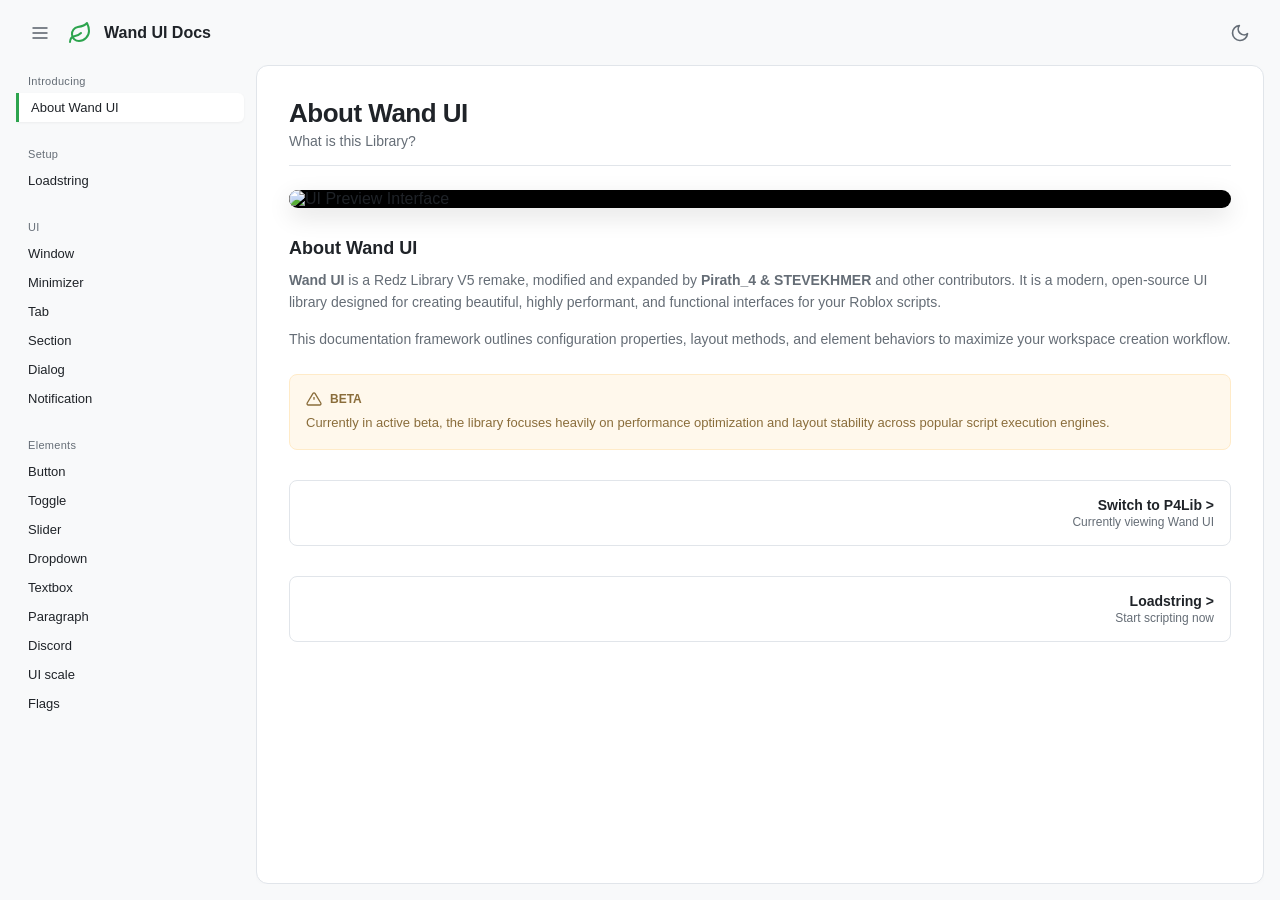
==== commit 1392df8e: "Update index.html" ====
--- a/index.html
+++ b/index.html
@@ -3,7 +3,7 @@
 <head>
     <meta charset="UTF-8">
     <meta name="viewport" content="width=device-width, initial-scale=1.0">
-    <title>Wand UI Documentation</title>
+    <title>Documentation Hub</title>
     <link rel="stylesheet" href="style.css">
 </head>
 <body>
@@ -21,7 +21,7 @@
                     <path d="M11 20A7 7 0 0 1 9.8 6.1C15.5 5 17 4.48 19 2c1 2 2 4.18 2 8 0 5.5-4.78 10-10 10Z"></path>
                     <path d="M2 21c0-3 1.85-5.36 5.08-6C9.5 14.52 12 13 13 12"></path>
                 </svg>
-                <h1 class="nav-title">Documentation</h1>
+                <h1 class="nav-title" id="main-nav-title">Wand UI Docs</h1>
             </div>
             <div class="nav-right">
                 <div class="nav-pagination hiden-element" id="nav-pagination">
@@ -45,16 +45,16 @@
             <main class="main-content">
                 <div id="landing-view" class="content-frame animate-fade">
                     <div class="page-header">
-                        <h2 class="main-page-title">About Wand UI</h2>
-                        <p class="main-page-subtitle">What is Wand UI Library?</p>
+                        <h2 class="main-page-title" id="intro-title">About Wand UI</h2>
+                        <p class="main-page-subtitle" id="intro-subtitle">What is this Library?</p>
                     </div>
                     
-                    <div class="image-showcase">
-                        <img src="file_000000009990720696aa9204c35486df.png" alt="Wand UI Preview Interface" class="preview-img">
+                    <div class="image-showcase" id="thumbnail-showcase">
+                        <img src="file_000000009990720696aa9204c35486df.png" alt="UI Preview Interface" class="preview-img">
                     </div>
 
-                    <h3 class="body-section-title">About Wand UI</h3>
-                    <p class="body-text">
+                    <h3 class="body-section-title" id="desc-title">About Wand UI</h3>
+                    <p class="body-text" id="desc-text-1">
                         <strong>Wand UI</strong> is a Redz Library V5 remake, modified and expanded by <strong>Pirath_4 & STEVEKHMER</strong> and other contributors. It is a modern, open-source UI library designed for creating beautiful, highly performant, and functional interfaces for your Roblox scripts.
                     </p>
                     <p class="body-text">
@@ -70,15 +70,24 @@
                             </svg>
                             <span>BETA</span>
                         </div>
-                        <p class="notice-body">
+                        <p class="notice-body" id="beta-text">
                             Currently in active beta, the library focuses heavily on performance optimization and layout stability across popular script execution engines.
                         </p>
                     </div>
 
-                    <div id="continue-card-btn" class="navigation-card">
-                        <div class="card-details">
-                            <span class="card-action-text">Loadstring &gt;</span>
-                            <span class="card-desc-text">Load Wand UI using standard loadstring</span>
+                    <div class="action-cards">
+                        <div id="lib-toggle-btn" class="navigation-card toggle-card">
+                            <div class="card-details toggle-details">
+                                <span class="card-action-text" id="toggle-card-title">Switch to P4Lib &gt;</span>
+                                <span class="card-desc-text" id="toggle-card-desc">Currently viewing Wand UI</span>
+                            </div>
+                        </div>
+
+                        <div id="continue-card-btn" class="navigation-card">
+                            <div class="card-details">
+                                <span class="card-action-text">Loadstring &gt;</span>
+                                <span class="card-desc-text">Start scripting now</span>
+                            </div>
                         </div>
                     </div>
                 </div>
--- a/style.css
+++ b/style.css
@@ -114,10 +114,10 @@
     display: flex;
     flex: 1;
     overflow: hidden;
-    padding: 0 16px 16px 16px; /* Floating panel look */
-}
-
-/* Sidebar Styling matching layout template */
+    padding: 0 16px 16px 16px;
+}
+
+/* Sidebar Styling */
 .sidebar {
     width: 240px;
     background-color: var(--bg-canvas);
@@ -166,7 +166,7 @@
     border-radius: 0 6px 6px 0;
 }
 
-/* Main Display Box with Inner Rounded Cards */
+/* Main Display Box */
 .main-content {
     flex: 1;
     overflow-y: auto;
@@ -183,7 +183,6 @@
     box-shadow: 0 1px 5px rgba(0,0,0,0.02);
 }
 
-/* Landing Framework Items */
 .page-header {
     margin-bottom: 24px;
     border-bottom: 1px solid var(--border-color);
@@ -202,39 +201,24 @@
     margin-top: 4px;
 }
 
-/* Decorative Card Banner Matrix */
-.showcase-banner {
+/* Uploaded Image Showcase */
+.image-showcase {
     width: 100%;
-    height: 180px;
-    background: linear-gradient(135deg, #1e293b, #0f172a);
-    border-radius: 8px;
-    margin-bottom: 24px;
+    margin-bottom: 30px;
+    border-radius: 12px;
+    overflow: hidden;
+    box-shadow: 0 8px 24px rgba(0,0,0,0.12);
     display: flex;
     align-items: center;
     justify-content: center;
-    overflow: hidden;
-    position: relative;
-}
-
-.banner-overlay-design {
-    display: flex;
-    gap: 12px;
-    transform: rotate(-5deg) translateY(10px);
-}
-
-.mini-card {
-    width: 110px;
-    height: 140px;
-    background-color: rgba(255,255,255,0.05);
-    border: 1px solid rgba(255,255,255,0.1);
-    border-radius: 6px;
-    transition: all 0.3s ease;
-}
-
-.mini-card.active-card {
-    background-color: rgba(255,255,255,0.12);
-    border-color: var(--accent-green);
-    transform: scale(1.05);
+    background-color: #000; /* Dark background behind image if needed */
+}
+
+.preview-img {
+    width: 100%;
+    height: auto;
+    display: block;
+    object-fit: cover;
 }
 
 .body-section-title {
